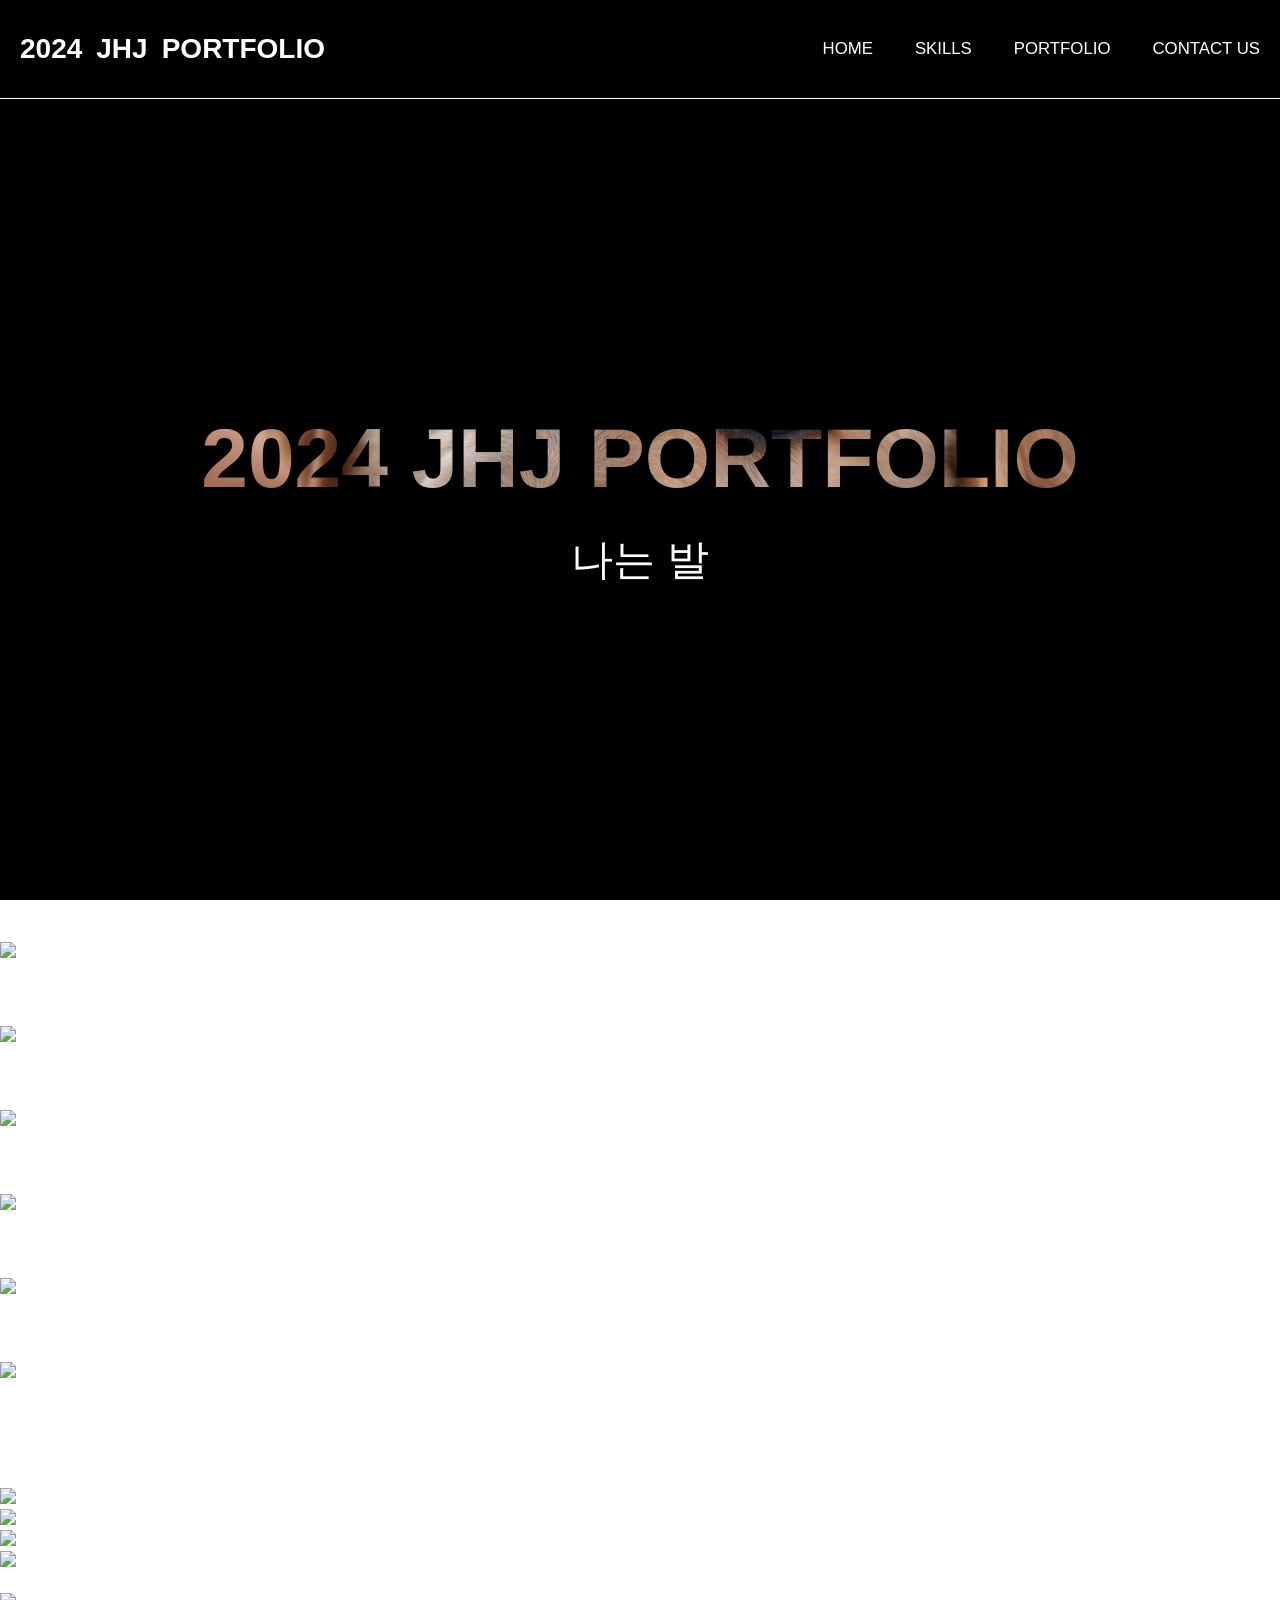
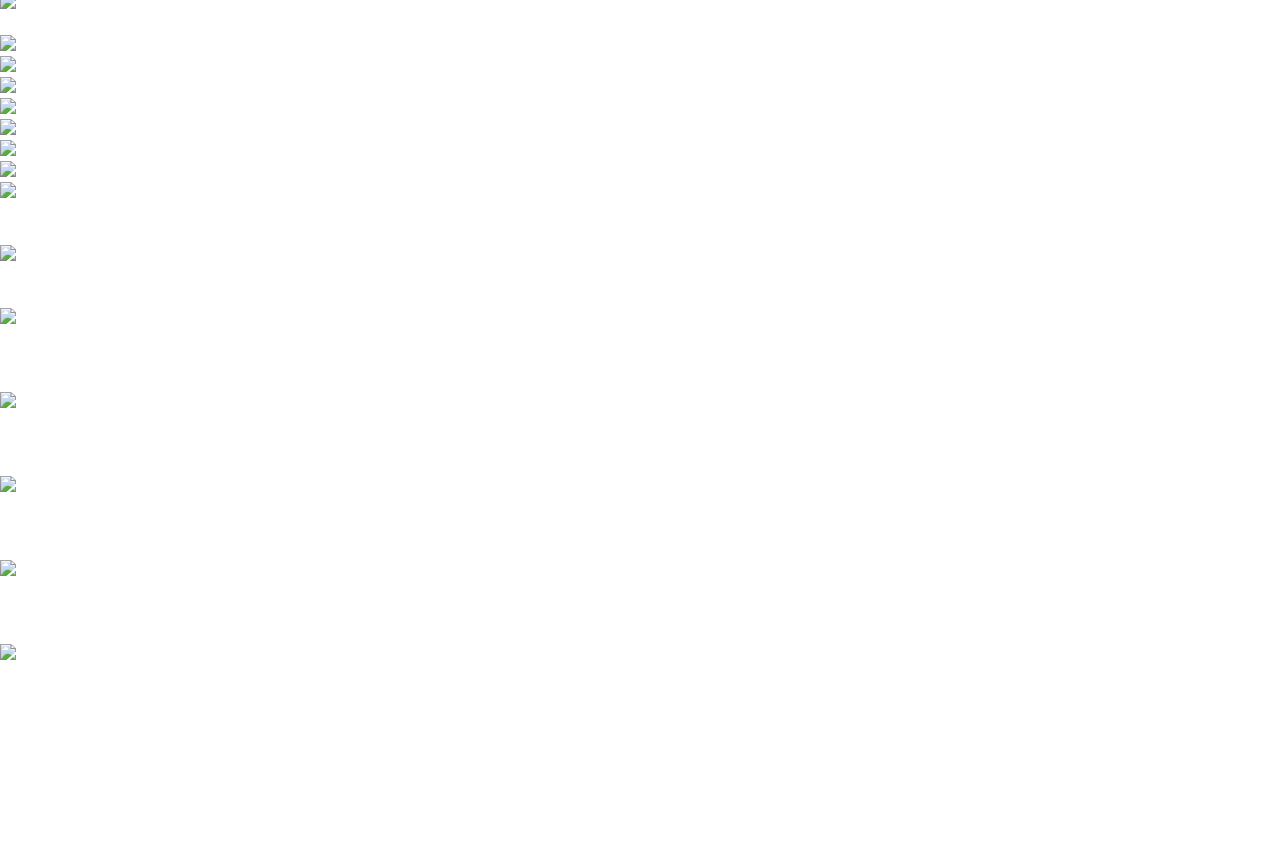
==== index.html @ d564a15d "Add files via upload" ====
<!DOCTYPE html>
<html lang="ko">
<head>
  <meta charset="UTF-8">
  <meta name="viewport" content="width=device-width, initial-scale=1.0">
  <link rel="stylesheet" href="./css/reset.css">

  <title>2024 JHJ PORTFOLIO</title>
  <style>
    @keyframes bounce1 {
      0%{transform:scale(1,1)}
      10%{transform:scale(0.9,1.1)}
      20%{transform:scale(1.1,0.9)}
      30%{transform:scale(0.95,1.05)}
      40%{transform:scale(1,1)}
    }
    @keyframes bounce2 {
      0%{transform:translateY(0)}
      25%{transform:translateY(-10px)}
      50%{transform:translateY(0)}
      75%{transform:translateY(-5px)}
      100%{transform:translateY(0)}
    }
    @keyframes item-show{
      0%{opacity:0;transform:scale(0) rotate(360deg)}
      100%{opacity:1;transform:scale(1) rotate(0deg)}
    }

    @import url('https://fonts.googleapis.com/css2?family=Noto+Sans+KR:wght@100;200;300;400;500;600;700;800;900&display=swap');
    @import url('https://fonts.googleapis.com/css2?family=Rubik+Doodle+Shadow&display=swap');
    :root{
      font-family:'Noto Sans KR',sans-serif;
      font-weight:500;
      font-size:14px;
      line-height:1.5;
      color:#fff;
      --main-color:#000;
      --sub-color:#fff;
      scroll-behavior: smooth;
    }
    #wrap{
      overflow:hidden;
    }
    #header{
      border-bottom:1px solid var(--sub-color);
      padding:2em 0;
      background:var(--main-color);
      color:var(--sub-color);
      position:relative;     
    }
    
    #header .container{
      width:1280px;
      margin:0 auto;
      padding:0 20px;
      display:grid;
      grid-template-columns:auto auto;
      justify-content:space-between;
      align-items:center;
    }
    #header h1{
      font-family:'Rubik Doodle Shadow','Noto Sans KR',sans-serif;
      font-weight:900;
      font-size:2.5em;
      animation: bounce1 1.4s infinite;
    }
    #header h1 span{
      padding-right:0.5em;
    }
    #header .btn-nav{
      display:none;
      width:2em;
      border:none;
      border-radius:0;
      background:transparent;
      fill:var(--sub-color);
      cursor:pointer;
    }
    #header .nav-close{
      display:none;
    }
    #header .main-nav{
      display:grid;
      grid-template-columns:auto auto auto auto;
      gap:4em;
      font-size:1.5em;
      text-transform:uppercase;
    }
    #header .main-nav li:hover{
      animation: bounce2 0.3s infinite;
    }    
    #home{
      background:#000;
    }
    #home .container{      
      height:calc(100vh - 109.5px);
      text-align:center;
      display:flex;
      flex-flow:column nowrap;
      justify-content:center;
    }
    #home h2{
      margin-bottom:20px;
      font-weight:700;
      font-size:8em;
      line-height:1.2;
      color:transparent;      
      background:url('./images/home-tit.jpg') no-repeat center;
      background-size:cover;
      background-clip:text;
    }
    #home p{
      width:100%;
      max-width:960px;
      margin:0 auto;
      font-size:3em;
    }

    @media (max-width:1280px){
      #header .container{
        width:100%;
      }
      #header h1{
        font-size:2em;
      }
      #header .main-nav{
        gap:2.5em;
        font-size:1.2em;
      }
      #home .container{      
        height:calc(100vh - 99px);       
      }
      #home h2{
        font-size:6em;
      }
    }

    @media (max-width:960px){
     
      #header.hide,#header.hide.active{        
        top:0;
      }
      #header .btn-nav{
        display:block;
      }
      #header .btn-nav span{
        display:none;
      }
      #header .btn-nav span.active{
        display:block;
      }
      #header nav{        
        position:absolute;
        left:0;
        right:0;
        top:100%;
        z-index:10000;
        border-top:1px solid var(--sub-color);
        border-radius:500px;
        padding:40px 20px;
        background:var(--main-color);
        /* display:none; */
        /* transform:translateX(-100%); */
        /* height:0; */
        /* overflow:hidden; */
        transform:scale(0) rotate(360deg); 
        opacity:0;       
        transition:0.3s;
      }
      #header nav.active{
        /* display:block; */
        /* transform:translateX(0); */
        /* height:291px; */
        /* padding-top:40px; */
        /* padding-bottom:40px; */
        border-radius:0;
        transform:scale(1) rotate(0);
        opacity:1;
      }
      #header .main-nav{
        grid-template-columns:auto;
      }      
      #home h2{
        font-size:4em;
      }
      #home p{
        font-size:2em;
      }
    }

    @media (max-width:560px){
      #header h1{
        font-size:1.6em;
      }
      #header h1 span:first-child{
        display:none;
      }
    }
  </style>
</head>
<body>
  <section id="wrap">
    <header id="header" class="">
      <div class="container">
        <h1><a href="./index.html"><span>2024</span><span>JHJ</span><span>PORTFOLIO</span></a></h1>
        <button class="btn-nav">
          <span class="nav-open active"><svg xmlns="http://www.w3.org/2000/svg" height="16" width="14" viewBox="0 0 448 512"><!--!Font Awesome Free 6.5.1 by @fontawesome - https://fontawesome.com License - https://fontawesome.com/license/free Copyright 2023 Fonticons, Inc.--><path d="M0 96C0 78.3 14.3 64 32 64H416c17.7 0 32 14.3 32 32s-14.3 32-32 32H32C14.3 128 0 113.7 0 96zM0 256c0-17.7 14.3-32 32-32H416c17.7 0 32 14.3 32 32s-14.3 32-32 32H32c-17.7 0-32-14.3-32-32zM448 416c0 17.7-14.3 32-32 32H32c-17.7 0-32-14.3-32-32s14.3-32 32-32H416c17.7 0 32 14.3 32 32z"/></svg></span>
          <span class="nav-close"><svg xmlns="http://www.w3.org/2000/svg" height="16" width="14" viewBox="0 0 384 512"><!--!Font Awesome Free 6.5.1 by @fontawesome - https://fontawesome.com License - https://fontawesome.com/license/free Copyright 2023 Fonticons, Inc.--><path d="M342.6 150.6c12.5-12.5 12.5-32.8 0-45.3s-32.8-12.5-45.3 0L192 210.7 86.6 105.4c-12.5-12.5-32.8-12.5-45.3 0s-12.5 32.8 0 45.3L146.7 256 41.4 361.4c-12.5 12.5-12.5 32.8 0 45.3s32.8 12.5 45.3 0L192 301.3 297.4 406.6c12.5 12.5 32.8 12.5 45.3 0s12.5-32.8 0-45.3L237.3 256 342.6 150.6z"/></svg></span>
        </button>
        <nav class="">
          <ul class="main-nav">
            <li><a href="#home">home</a></li>
            <li><a href="#skills">skills</a></li>
            <li><a href="#portfolio">portfolio</a></li>
            <li><a href="#contact">contact us</a></li>
          </ul>
        </nav>
      </div>
    </header>
    <section id="home">
      <div class="container">
        <h2>2024 JHJ PORTFOLIO</h2>
        <!-- <p id="home-txt"></p>     -->
        <p id="my-msg"></p>
      </div>
    </section>
    <section id="skills">
      <h2>SKILLS</h2>
      <ul>
        <li>
          <h3>HTML</h3>
          <img src="" alt="html">
          <p>Lorem ipsum dolor sit amet.</p>
          <p>성취율 : 90%</p>
        </li>
        <li>
          <h3>CSS</h3>
          <img src="" alt="CSS">
          <p>Lorem ipsum dolor sit amet consectetur adipisicing elit.</p>
          <p>성취율 : 95%</p>
        </li>
        <li>
          <h3>javaScript</h3>
          <img src="" alt="javaScript">
          <p>Lorem ipsum dolor sit amet consectetur adipisicing elit. Recusandae, dignissimos..</p>
          <p>성취율 : 80%</p>
        </li>
        <li>
          <h3>jQuery</h3>
          <img src="" alt="jQuery">
          <p>Lorem ipsum dolor sit amet consectetur adipisicing elit. Recusandae, dignissimos..</p>
          <p>성취율 : 90%</p>
        </li>
        <li>
          <h3>PhotoShop</h3>
          <img src="" alt="PhotoShop">
          <p>Lorem ipsum dolor sit amet consectetur adipisicing elit. Recusandae, dignissimos..</p>
          <p>성취율 : 80%</p>
        </li>
        <li>
          <h3>Illustrator</h3>
          <img src="" alt="Illustrator">
          <p>Lorem ipsum dolor sit amet consectetur adipisicing elit. Recusandae, dignissimos..</p>
          <p>성취율 : 70%</p>
        </li>
      </ul>
    </section>
    <section id="portfolio">
      <h2>PROTFOLIO</h2>
      <article class="art-design">
        <h3>DESIGN</h3>
        <div class="banner-design">
          <h4>BANNER DESIGN</h4>
          <ul>
            <li><img src="" alt="banner01"></li>
            <li><img src="" alt="banner02"></li>
            <li><img src="" alt="banner03"></li>
            <li><img src="" alt="banner04"></li>
          </ul>
        </div>
        <div class="icons-design">
          <h4>ICONS</h4>
          <img src="" alt="아이콘세트">
        </div>
        <div class="ci-design">
          <h4>CI</h4>
          <ul>
            <li><img src="" alt="삼성"></li>
            <li><img src="" alt="엘지"></li>
            <li><img src="" alt="할리스"></li>
            <li><img src="" alt="메가커피"></li>
            <li><img src="" alt="메가박스"></li>
            <li><img src="" alt="포트롤리오"></li>
            <li><img src="" alt="다나와여행사"></li>
            <li><img src="" alt="미래성형외과"></li>
          </ul>
        </div>
      </article>
      <article class="art-web-design">
        <h3>WEB DESIGN</h3>
        <div class="design-megabox">
          <h4>megabox</h4>
          <img src="" alt="메가박스 디자인">
          <p>Lorem ipsum dolor sit, amet consectetur adipisicing elit. Odit modi amet voluptatibus veritatis officiis exercitationem aspernatur, ad expedita similique voluptatum!</p>
        </div>
        <div class="design-myportfolio">
          <h4>myportfolio</h4>
          <img src="" alt="포트폴리오 디자인">
          <p>Lorem ipsum dolor sit, amet consectetur adipisicing elit. Odit modi amet voluptatibus veritatis officiis exercitationem aspernatur, ad expedita similique voluptatum!</p>
        </div>
      </article>
      <article class="art-web-publishing">
        <h3>WEB PUBLISHING</h3>
        <div class="publishing-kwangdong">
          <h4>광동제약</h4>
          <img src="" alt="광동제약">
          <p>Lorem ipsum dolor, sit amet consectetur adipisicing elit. Eos quibusdam delectus itaque assumenda temporibus quasi, omnis deserunt reprehenderit vero laboriosam molestiae nobis! Cupiditate sint tenetur rem aspernatur dolores repudiandae a.</p>
        </div>
        <div class="publishing-hollys">
          <h4>할리스</h4>
          <img src="" alt="할리스">
          <p>Lorem ipsum dolor, sit amet consectetur adipisicing elit. Eos quibusdam delectus itaque assumenda temporibus quasi, omnis deserunt reprehenderit vero laboriosam molestiae nobis! Cupiditate sint tenetur rem aspernatur dolores repudiandae a.</p>
        </div>
        <div class="publishing-megacoffee">
          <h4>메가커피</h4>
          <img src="" alt="메가커피">
          <p>Lorem ipsum dolor, sit amet consectetur adipisicing elit. Eos quibusdam delectus itaque assumenda temporibus quasi, omnis deserunt reprehenderit vero laboriosam molestiae nobis! Cupiditate sint tenetur rem aspernatur dolores repudiandae a.</p>
        </div>
        <div class="publishing-megabox">
          <h4>메가박스</h4>
          <img src="" alt="메가박스">
          <p>Lorem ipsum dolor, sit amet consectetur adipisicing elit. Eos quibusdam delectus itaque assumenda temporibus quasi, omnis deserunt reprehenderit vero laboriosam molestiae nobis! Cupiditate sint tenetur rem aspernatur dolores repudiandae a.</p>
        </div>
      </article>
    </section>
    <section id="contact">
      <h2>CONTACT</h2>
      <p>email : pam7461@naver.com</p>
      <p>address : Lorem ipsum dolor sit amet consectetur.</p>
      <ul>
        <li>트위터</li>
        <li>페이스북</li>
        <li>카카오톡</li>      
      </ul>

    </section>
    <footer id="footer">
      <address>홍길동</address>
    </footer>
  </section>
  <script src="./js/jquery.min.js"></script>
  <script src="https://unpkg.com/typed.js@2.1.0/dist/typed.umd.js"></script>
  <script>
    $('.btn-nav span').click(function(){
      $('.btn-nav span').toggleClass('active');
      $('nav').toggleClass('active');
    })
    
    // var typed = new Typed('#home-txt', {
    //   strings: [
    //     '나는 디자니',
    //     '나는 디자이너이다.',
    //     '나는 웹디자너 ',
    //     '나는 웹디자이너이다.',
    //     '나는 발전하는 웹디자이너 퍼블리셔이다.'
    //   ],
    //   typeSpeed:100,
    //   smartBackspace: true,
    // });

    let myMsg = '나는 발전하는 웹디자이너 & 퍼블리셔이다.';
    let insertMsg = '';                
    let startIdx = 0;

    let myMsgTyped = setInterval(function(){
      insertMsg += myMsg.substr(startIdx++,1);
      $('#my-msg').text(insertMsg);
      if(startIdx>=myMsg.length){
        startIdx=0;
        insertMsg='';
      }

    },300);

    // $('#my-msg').text('나는 발전하는 웹디자이너 & 퍼블리셔이다.');
  </script>
</body>
</html>
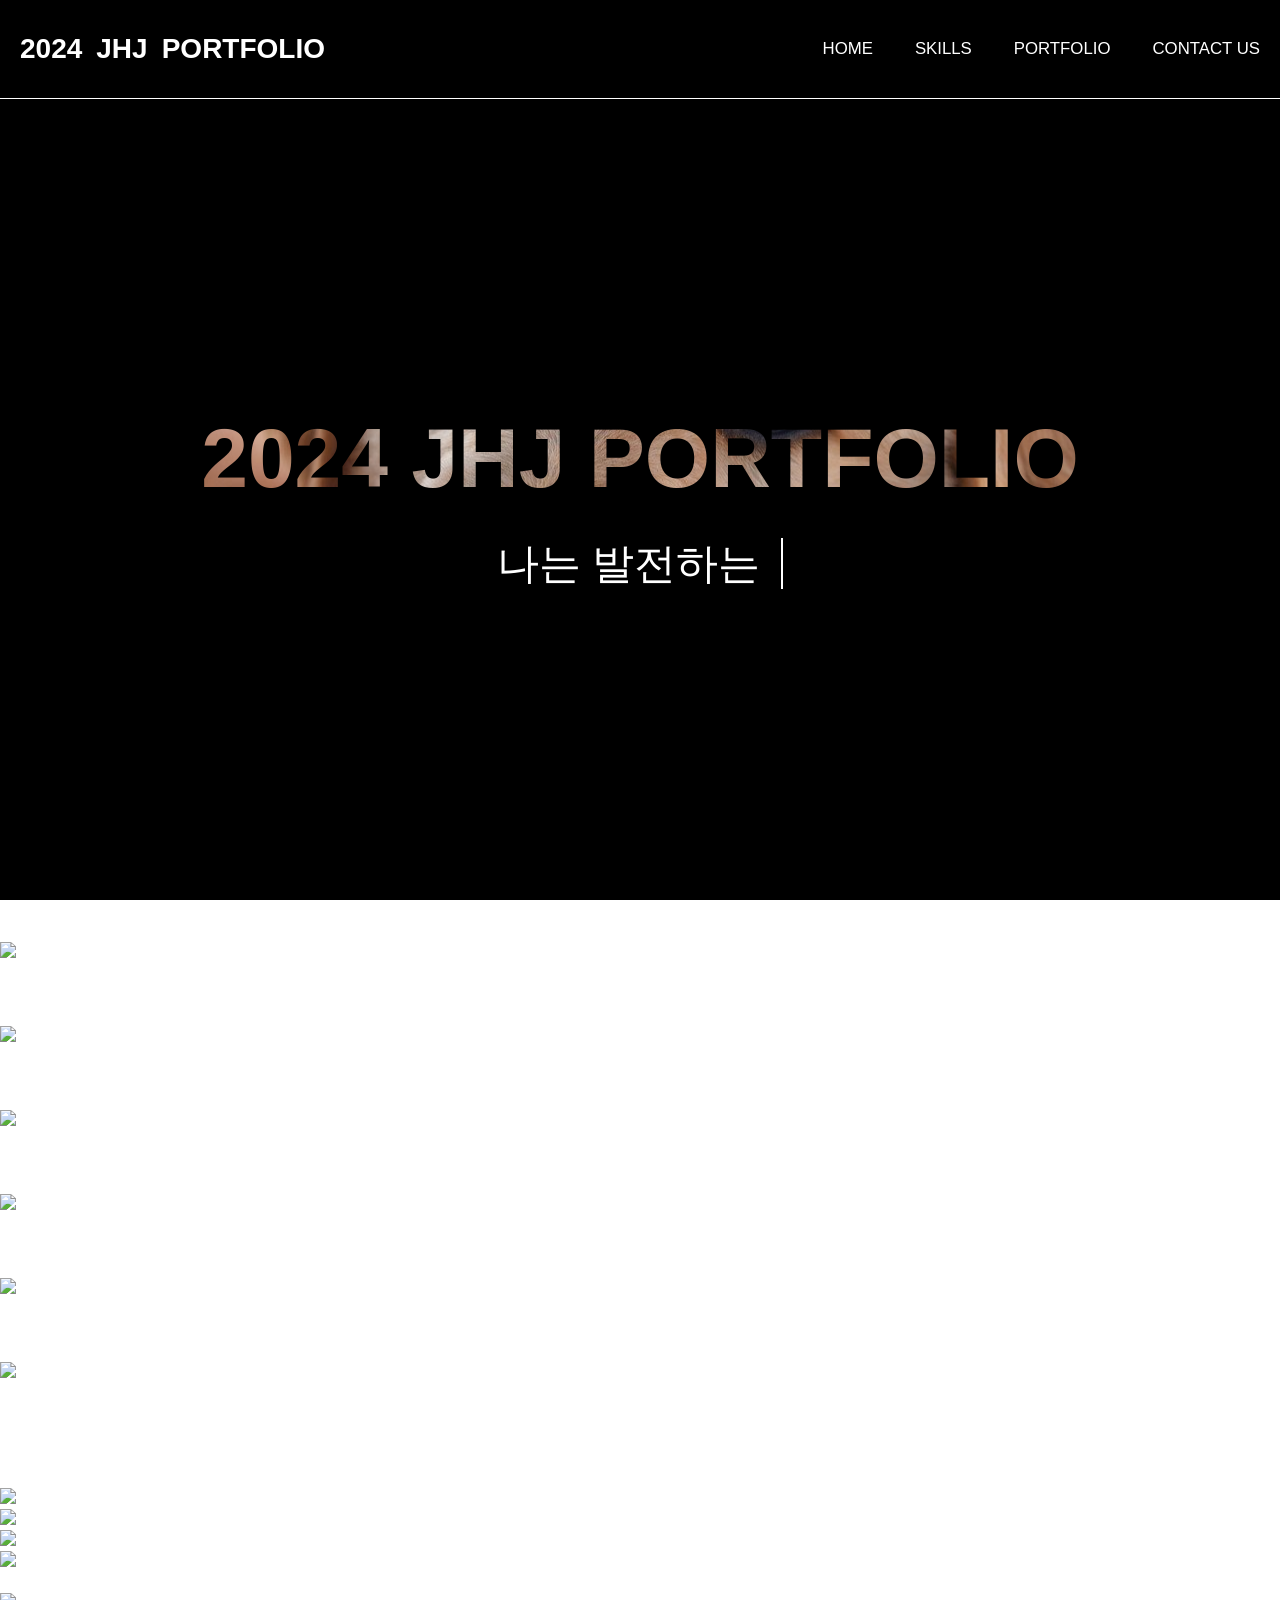
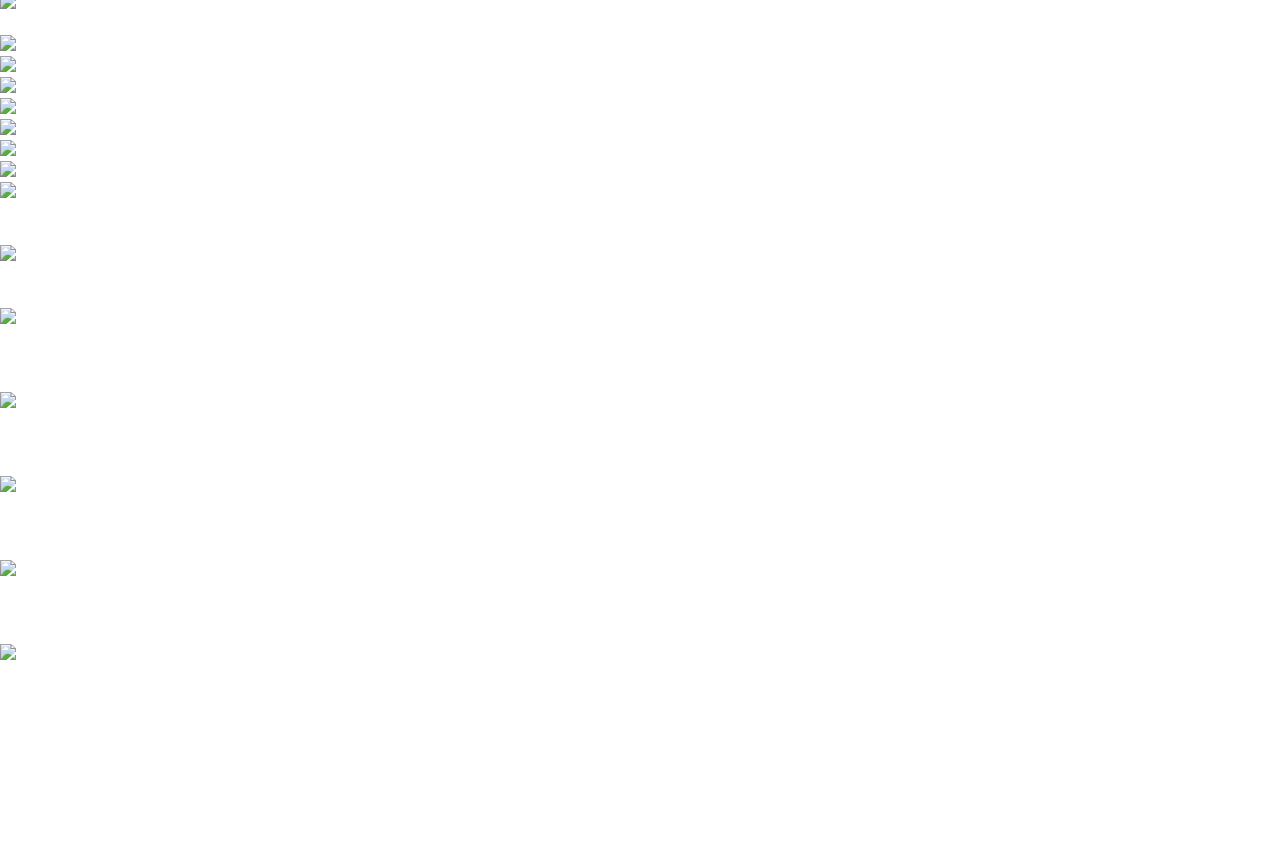
==== commit cfe2fca2: "Add files via upload" ====
--- a/index.html
+++ b/index.html
@@ -24,6 +24,12 @@
     @keyframes item-show{
       0%{opacity:0;transform:scale(0) rotate(360deg)}
       100%{opacity:1;transform:scale(1) rotate(0deg)}
+    }
+    @keyframes cursor {
+      0%{background:#fff;}
+      70%{background:#fff;}
+      71%{background:transparent;}      
+      100%{background:transparent;}
     }
 
     @import url('https://fonts.googleapis.com/css2?family=Noto+Sans+KR:wght@100;200;300;400;500;600;700;800;900&display=swap');
@@ -115,7 +121,16 @@
       margin:0 auto;
       font-size:3em;
     }
-
+    #home p::after{
+      content:'';
+      display:inline-block;
+      width:2px;
+      height:80%;
+      transform:translateY(10px);
+      margin-left:0.5em;
+      background:#fff;
+      animation: cursor 0.8s infinite;
+    }
     @media (max-width:1280px){
       #header .container{
         width:100%;
@@ -356,33 +371,42 @@
       $('nav').toggleClass('active');
     })
     
-    // var typed = new Typed('#home-txt', {
-    //   strings: [
-    //     '나는 디자니',
-    //     '나는 디자이너이다.',
-    //     '나는 웹디자너 ',
-    //     '나는 웹디자이너이다.',
-    //     '나는 발전하는 웹디자이너 퍼블리셔이다.'
-    //   ],
-    //   typeSpeed:100,
-    //   smartBackspace: true,
-    // });
-
+    let elMsg = document.getElementById('my-msg');
+    console.log(elMsg);
+    // -----------타이핑 택스트 ----------
     let myMsg = '나는 발전하는 웹디자이너 & 퍼블리셔이다.';
     let insertMsg = '';                
     let startIdx = 0;
-
-    let myMsgTyped = setInterval(function(){
-      insertMsg += myMsg.substr(startIdx++,1);
-      $('#my-msg').text(insertMsg);
-      if(startIdx>=myMsg.length){
-        startIdx=0;
-        insertMsg='';
-      }
-
-    },300);
-
-    // $('#my-msg').text('나는 발전하는 웹디자이너 & 퍼블리셔이다.');
+    // -------- 글자 타이핑 스피드(ms)------------
+    let typedTime = 200;
+
+    // --------- 스트링 반복 딜레이 ---------
+    let loopTime = (myMsg.length + 10) * typedTime;
+
+    fnTyped();
+    let looptyped = setInterval(fnTyped,loopTime);
+      
+    function fnTyped(){
+      let myMsgTyped = setInterval(function(){
+        insertMsg += myMsg.substr(startIdx++,1);
+        elMsg.innerText = insertMsg;
+        if(startIdx>=myMsg.length){
+          startIdx=0;
+          insertMsg='';
+          clearInterval(myMsgTyped);
+        }
+      },typedTime);
+    }
+
+
+    let loop = setInterval(tmp,100);
+    let cnt = 0;
+    function tmp(){
+      console.log(cnt++);
+      if(cnt>=10){
+        clearInterval(loop);
+      }
+    }
   </script>
 </body>
 </html>
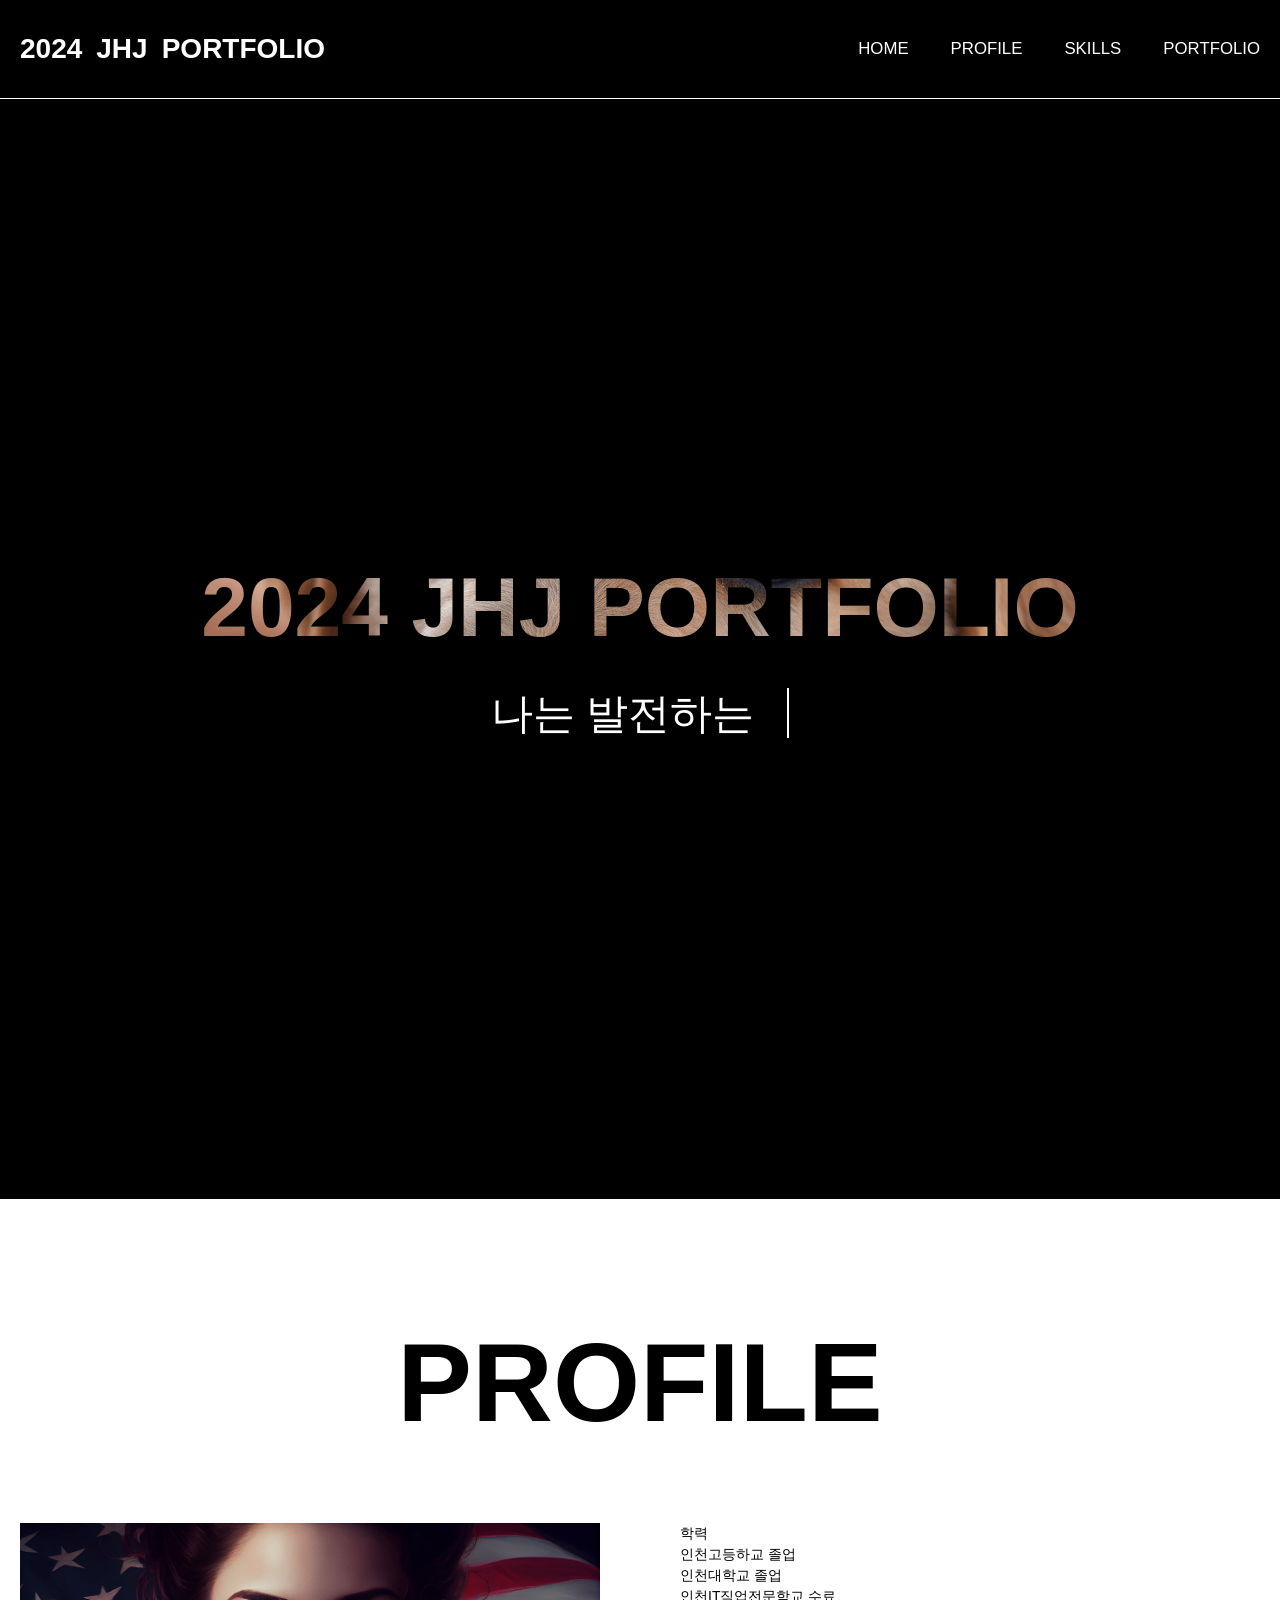
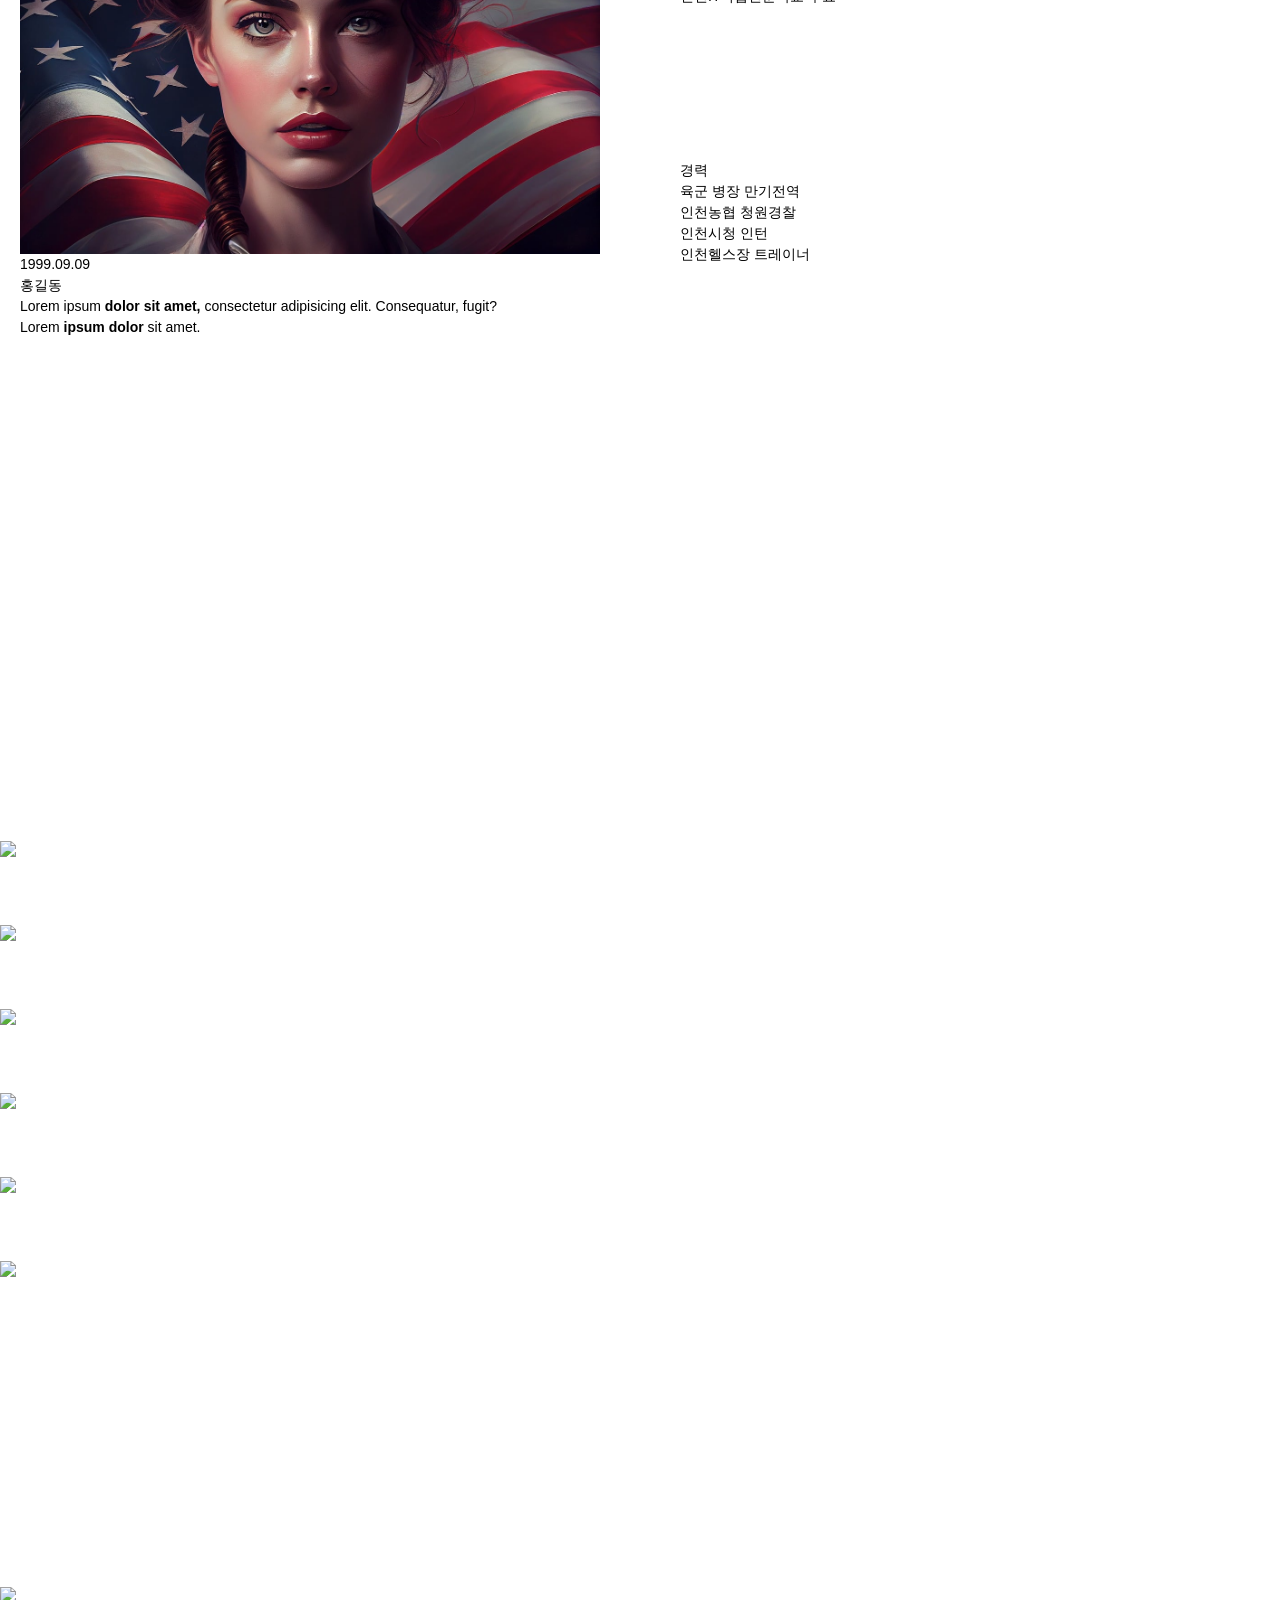
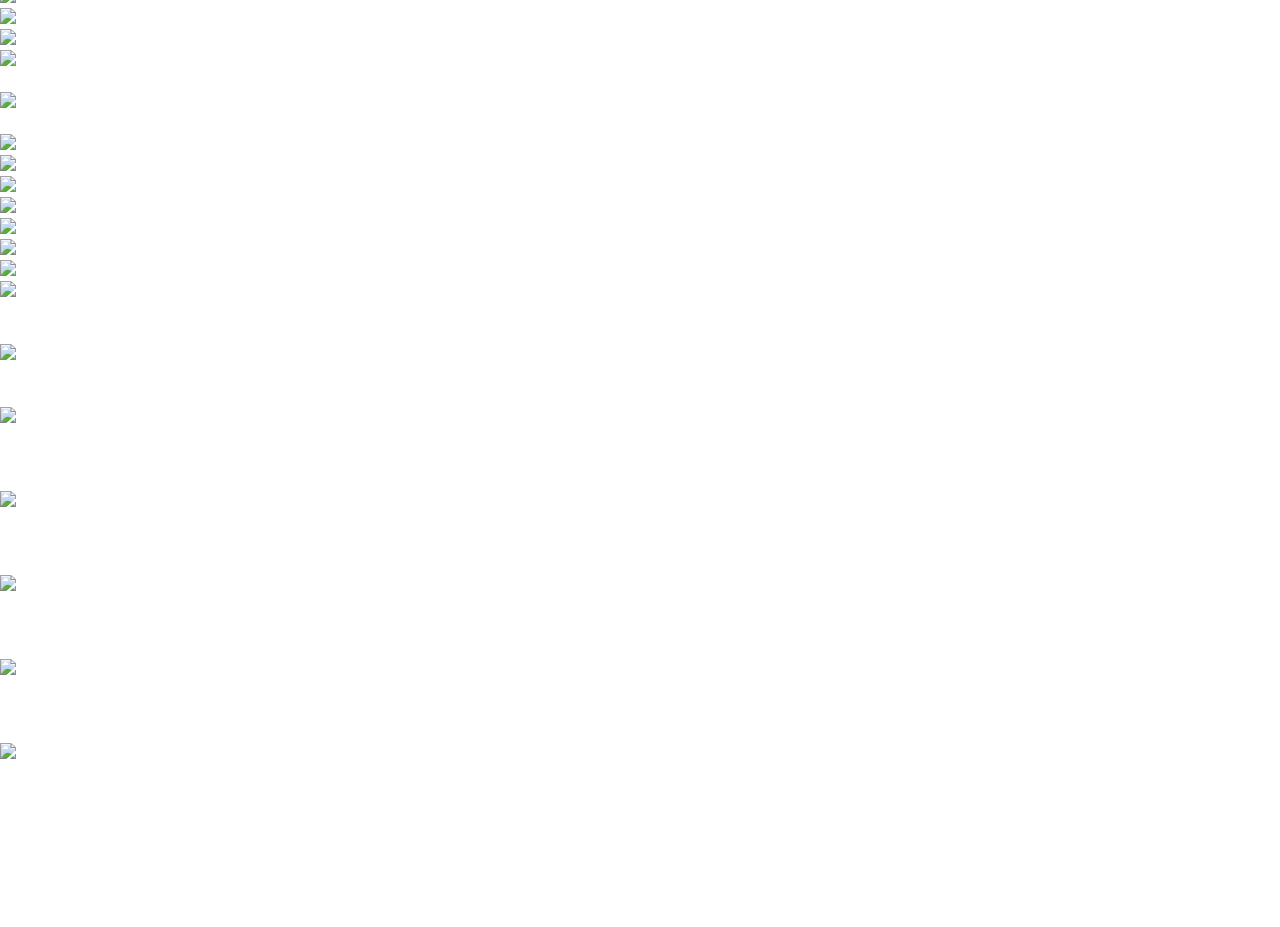
==== commit 1262467c: "Add files via upload" ====
--- a/index.html
+++ b/index.html
@@ -52,9 +52,19 @@
       padding:2em 0;
       background:var(--main-color);
       color:var(--sub-color);
-      position:relative;     
-    }
-    
+      position:relative;       
+    }
+    #header.hide{
+      position:fixed;
+      left:0;
+      right:0;
+      top:-120px;
+      z-index:10000;
+      transition:0.3s;
+    }
+    #header.hide.active{
+      top:0;
+    }
     #header .container{
       width:1280px;
       margin:0 auto;
@@ -67,7 +77,9 @@
     #header h1{
       font-family:'Rubik Doodle Shadow','Noto Sans KR',sans-serif;
       font-weight:900;
-      font-size:2.5em;
+      font-size:2.5em;      
+    }
+    #header.active h1{
       animation: bounce1 1.4s infinite;
     }
     #header h1 span{
@@ -94,10 +106,19 @@
     }
     #header .main-nav li:hover{
       animation: bounce2 0.3s infinite;
-    }    
+    }   
+    #wrap section{
+      padding:100px 0;
+    }
+    #wrap section .container{
+      height:100vh;
+    }
+
+
     #home{
       background:#000;
     }
+    
     #home .container{      
       height:calc(100vh - 109.5px);
       text-align:center;
@@ -114,6 +135,11 @@
       background:url('./images/home-tit.jpg') no-repeat center;
       background-size:cover;
       background-clip:text;
+      transform:translateX(-200%);
+      transition:0.8s 1s;
+    }
+    #home h2.active{
+      transform:translateX(0);
     }
     #home p{
       width:100%;
@@ -131,6 +157,31 @@
       background:#fff;
       animation: cursor 0.8s infinite;
     }
+    #profile{
+      background:#fff;
+      color:#000;
+    }
+    #profile .container{
+      width:100%;
+      max-width:1280px;
+      margin:0 auto;
+      padding:0 20px;
+    }
+    #profile h2{
+      margin-bottom:0.5em;
+      font-family:'Rubik Doodle Shadow','Noto Sans KR',sans-serif;
+      font-weight:900;
+      font-size:8em;
+      text-align:center;
+    }
+    #profile .grid-container{
+      display:grid;
+      grid-template-columns:1fr 1fr;
+      gap:80px;
+    }
+    #profile .profile01{
+      grid-area:1/1/3/2;
+    }
     @media (max-width:1280px){
       #header .container{
         width:100%;
@@ -150,11 +201,7 @@
       }
     }
 
-    @media (max-width:960px){
-     
-      #header.hide,#header.hide.active{        
-        top:0;
-      }
+    @media (max-width:960px){  
       #header .btn-nav{
         display:block;
       }
@@ -201,6 +248,9 @@
       #home p{
         font-size:2em;
       }
+      #profile h2{
+        font-size:6em;
+      }
     }
 
     @media (max-width:560px){
@@ -209,13 +259,16 @@
       }
       #header h1 span:first-child{
         display:none;
+      }
+      #profile h2{
+        font-size:4em;
       }
     }
   </style>
 </head>
 <body>
   <section id="wrap">
-    <header id="header" class="">
+    <header id="header">
       <div class="container">
         <h1><a href="./index.html"><span>2024</span><span>JHJ</span><span>PORTFOLIO</span></a></h1>
         <button class="btn-nav">
@@ -225,9 +278,9 @@
         <nav class="">
           <ul class="main-nav">
             <li><a href="#home">home</a></li>
+            <li><a href="#profile">profile</a></li>
             <li><a href="#skills">skills</a></li>
-            <li><a href="#portfolio">portfolio</a></li>
-            <li><a href="#contact">contact us</a></li>
+            <li><a href="#portfolio">portfolio</a></li>            
           </ul>
         </nav>
       </div>
@@ -237,6 +290,39 @@
         <h2>2024 JHJ PORTFOLIO</h2>
         <!-- <p id="home-txt"></p>     -->
         <p id="my-msg"></p>
+      </div>
+    </section>
+    <section id="profile">
+      <div class="container">
+        <h2>PROFILE</h2>
+        <div class="grid-container">
+          <div class="profile01">
+            <div class="img-box"><img src="./images/main-photo.jpg" alt="내사진"></div>
+            <div class="profile01-con">
+              <p class="date">1999.09.09</p>
+              <p class="name">홍길동</p>
+              <p>Lorem ipsum <strong>dolor sit amet,</strong> consectetur adipisicing elit. Consequatur, fugit?</p>
+              <p>Lorem <strong>ipsum dolor</strong> sit amet.</p>
+            </div>
+          </div>
+          <div class="profile02">
+            <h3>학력</h3>
+            <ul>
+              <li>인천고등하교 졸업</li>
+              <li>인천대학교 졸업</li>
+              <li>인천IT직업전문학교 수료</li>
+            </ul>
+          </div>
+          <div class="profile03">
+            <h3>경력</h3>
+            <ul>
+              <li>육군 병장 만기전역</li>
+              <li>인천농협 청원경찰</li>
+              <li>인천시청 인턴</li>
+              <li>인천헬스장 트레이너</li>
+            </ul>
+          </div>
+        </div>
       </div>
     </section>
     <section id="skills">
@@ -347,18 +433,7 @@
           <p>Lorem ipsum dolor, sit amet consectetur adipisicing elit. Eos quibusdam delectus itaque assumenda temporibus quasi, omnis deserunt reprehenderit vero laboriosam molestiae nobis! Cupiditate sint tenetur rem aspernatur dolores repudiandae a.</p>
         </div>
       </article>
-    </section>
-    <section id="contact">
-      <h2>CONTACT</h2>
-      <p>email : pam7461@naver.com</p>
-      <p>address : Lorem ipsum dolor sit amet consectetur.</p>
-      <ul>
-        <li>트위터</li>
-        <li>페이스북</li>
-        <li>카카오톡</li>      
-      </ul>
-
-    </section>
+    </section>    
     <footer id="footer">
       <address>홍길동</address>
     </footer>
@@ -366,13 +441,32 @@
   <script src="./js/jquery.min.js"></script>
   <script src="https://unpkg.com/typed.js@2.1.0/dist/typed.umd.js"></script>
   <script>
+    $('#home h2').addClass('active');    
     $('.btn-nav span').click(function(){
       $('.btn-nav span').toggleClass('active');
       $('nav').toggleClass('active');
     })
     
-    let elMsg = document.getElementById('my-msg');
-    console.log(elMsg);
+    // 스크롤 이벤트
+    $(window).scroll(function(){
+      let scrTop = $(this).scrollTop();
+      if(scrTop>=0 && scrTop<200){
+        // 200미만
+        $('#header').removeAttr('class');
+      }else if(scrTop>=200 && scrTop<400){
+        // 400미만
+        $('#header').addClass('hide');
+        $('#header').removeClass('active');
+      }else if(scrTop>=400){
+        // 400이상
+        $('#header').addClass('hide');
+        $('#header').addClass('active');
+      }
+    })
+
+    
+
+    let elMsg = document.getElementById('my-msg');    
     // -----------타이핑 택스트 ----------
     let myMsg = '나는 발전하는 웹디자이너 & 퍼블리셔이다.';
     let insertMsg = '';                
@@ -399,14 +493,7 @@
     }
 
 
-    let loop = setInterval(tmp,100);
-    let cnt = 0;
-    function tmp(){
-      console.log(cnt++);
-      if(cnt>=10){
-        clearInterval(loop);
-      }
-    }
+    
   </script>
 </body>
 </html>
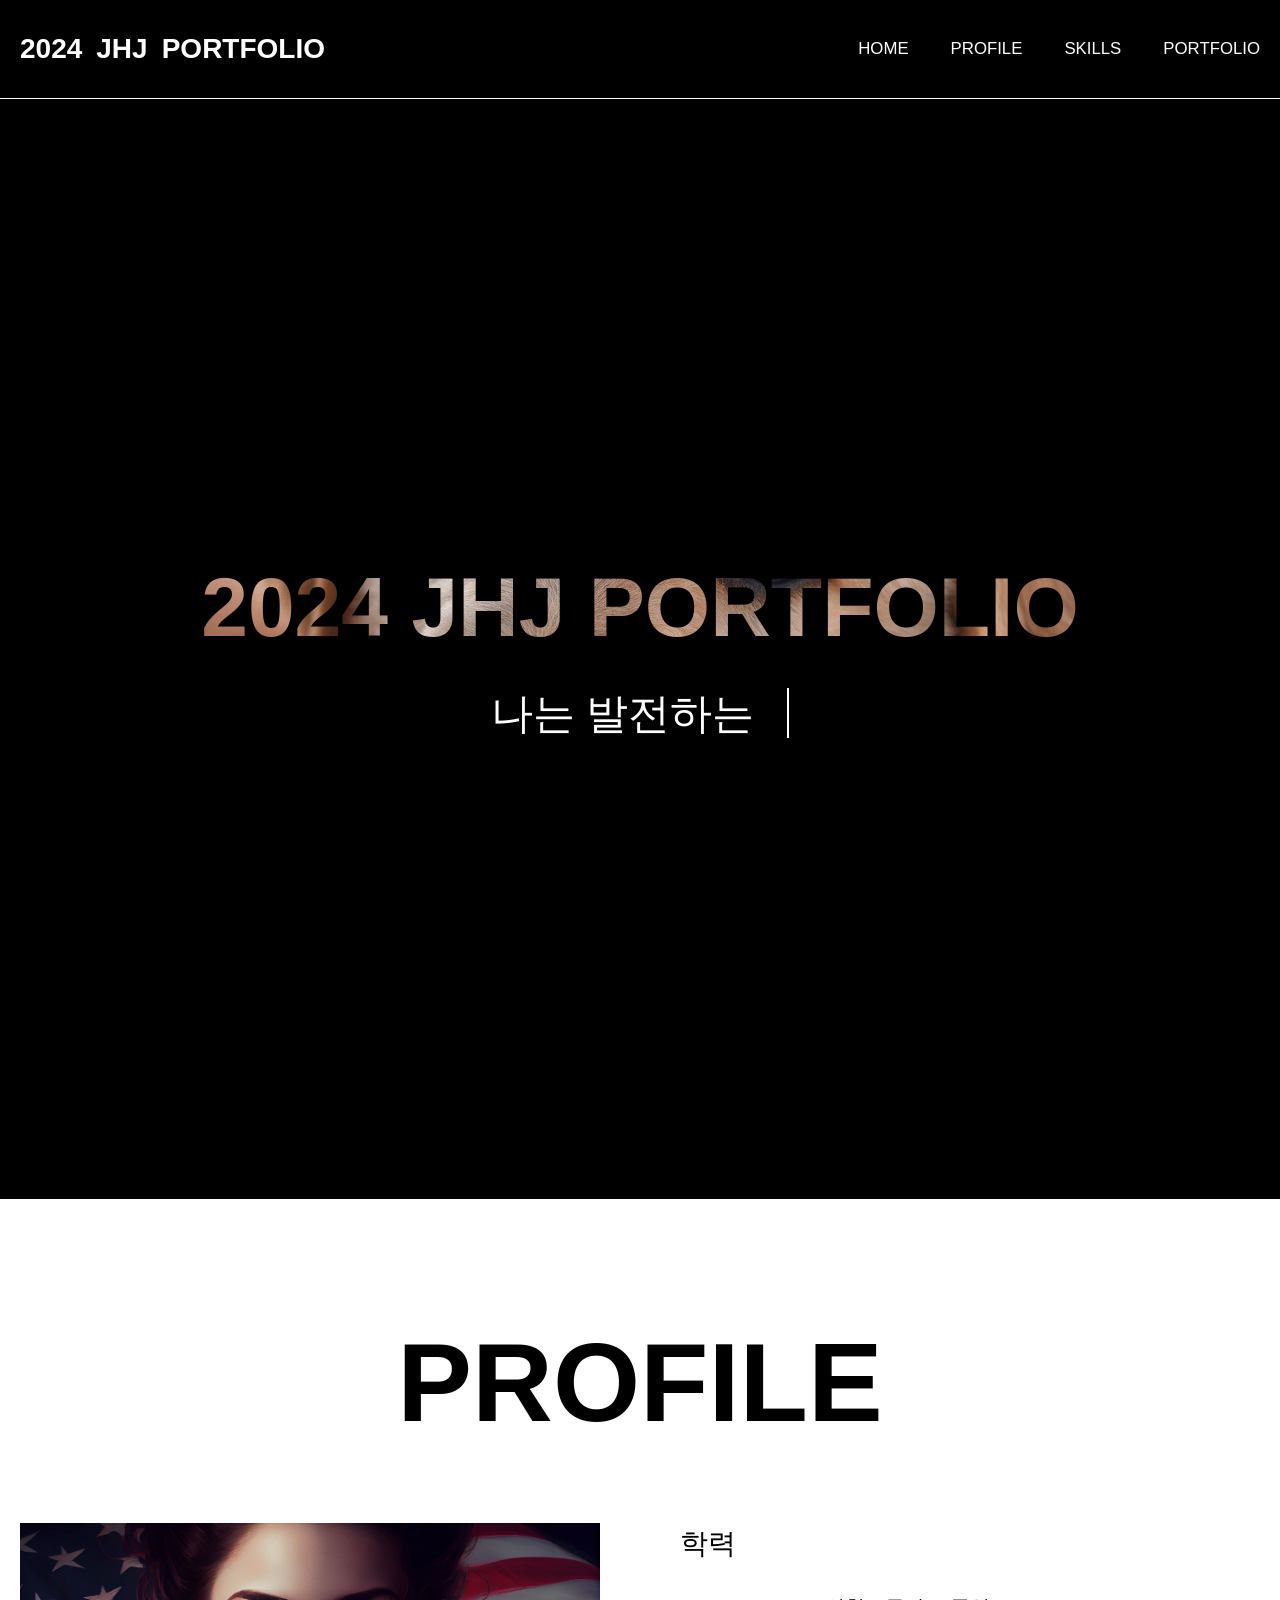
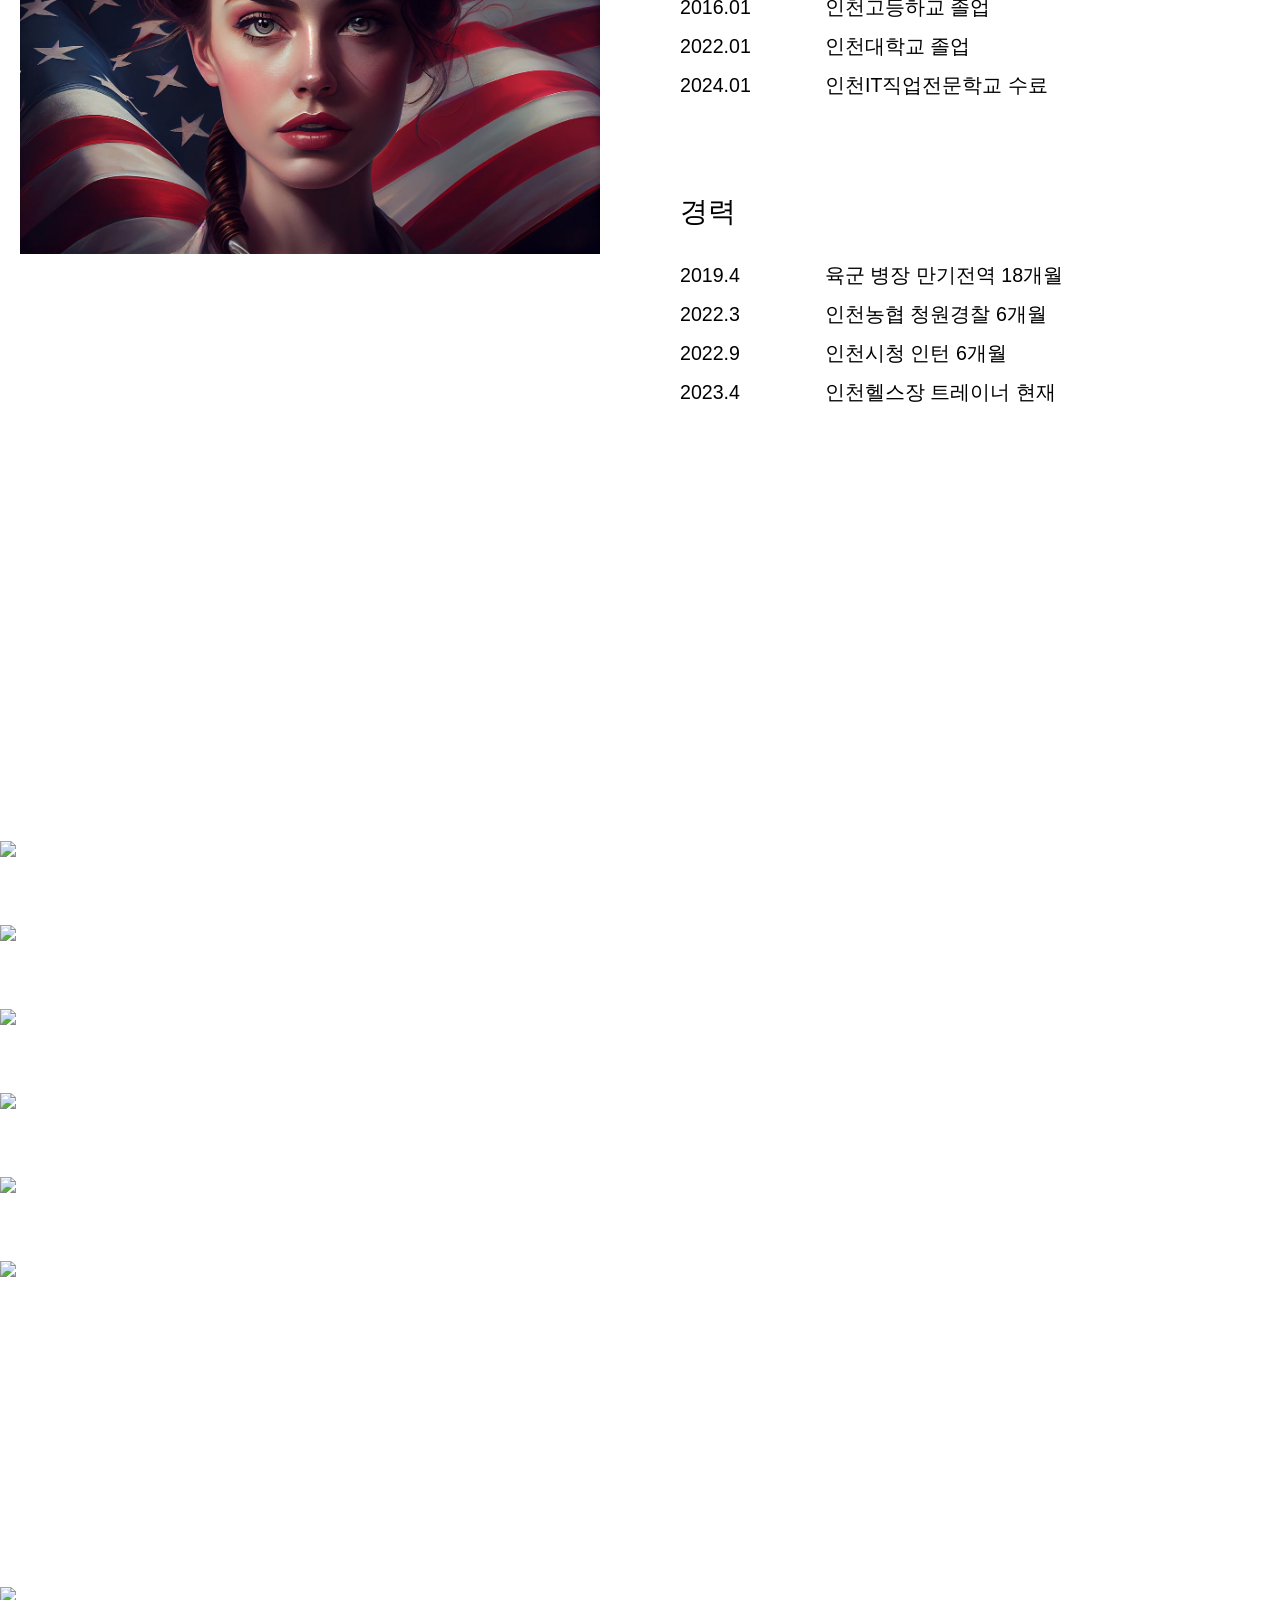
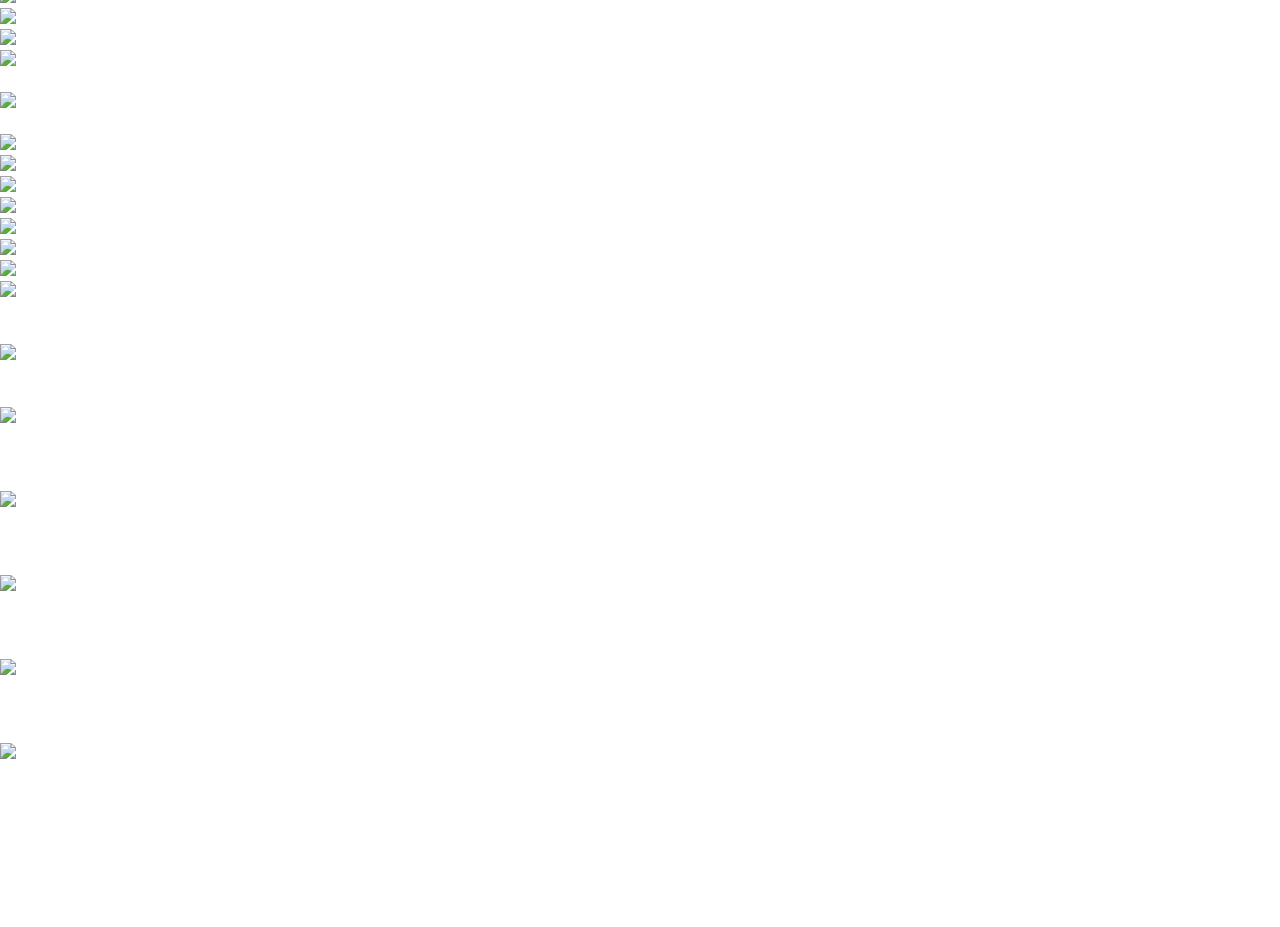
==== commit f9255e3f: "Add files via upload" ====
--- a/index.html
+++ b/index.html
@@ -176,12 +176,55 @@
     }
     #profile .grid-container{
       display:grid;
-      grid-template-columns:1fr 1fr;
+      grid-template-columns:1fr 1fr;      
       gap:80px;
+      /* perspective:1000px; */
     }
     #profile .profile01{
       grid-area:1/1/3/2;
     }
+
+    #profile .pro-tit{
+      margin-bottom:1em;
+      font-size:2em;
+    }
+    #profile .pro-list li{
+      display:grid;
+      grid-template-columns:1fr 3fr;
+      margin:0.5em 0;
+      font-size:1.4em;
+    }
+    #profile .card-frame{
+      perspective:1000px;
+    }
+    #profile .card{
+      display:grid; 
+      transition:0.3s; 
+      transform-style:preserve-3d;    
+    }
+    #profile .card-frame:hover .card{
+      transform:rotateY(180deg);
+    }
+    #profile .card-front,#profile .card-back{
+      grid-area: 1/1/2/2;
+      backface-visibility:hidden;
+    }
+    #profile .card-back{
+      transform:rotateY(180deg);
+      padding:20px;
+      background:#000;
+      font-size:1.2em;
+      color:#fff;
+    }
+    #profile .card-back .date{
+      font-size:1.6em;
+      text-align:center;
+    }
+    #profile .card-back .name{
+      font-weight:100;
+      font-size:2em;
+    }
+    
     @media (max-width:1280px){
       #header .container{
         width:100%;
@@ -250,6 +293,13 @@
       }
       #profile h2{
         font-size:6em;
+      }
+      #profile .grid-container{      
+        grid-template-columns:1fr;      
+        gap:40px;
+      }
+      #profile .profile01{
+        grid-area:unset;
       }
     }
 
@@ -296,30 +346,32 @@
       <div class="container">
         <h2>PROFILE</h2>
         <div class="grid-container">
-          <div class="profile01">
-            <div class="img-box"><img src="./images/main-photo.jpg" alt="내사진"></div>
-            <div class="profile01-con">
-              <p class="date">1999.09.09</p>
-              <p class="name">홍길동</p>
-              <p>Lorem ipsum <strong>dolor sit amet,</strong> consectetur adipisicing elit. Consequatur, fugit?</p>
-              <p>Lorem <strong>ipsum dolor</strong> sit amet.</p>
+          <div class="profile01 card-frame">
+            <div class="card">
+              <div class="img-box card-front"><img src="./images/main-photo.jpg" alt="내사진"></div>
+              <div class="profile01-con card-back">
+                <p class="date">1999.09.09</p>
+                <p class="name">홍길동</p>
+                <p>Lorem ipsum <strong>dolor sit amet,</strong> consectetur adipisicing elit. Consequatur, fugit?</p>
+                <p>Lorem <strong>ipsum dolor</strong> sit amet.</p>
+              </div>
             </div>
           </div>
           <div class="profile02">
-            <h3>학력</h3>
-            <ul>
-              <li>인천고등하교 졸업</li>
-              <li>인천대학교 졸업</li>
-              <li>인천IT직업전문학교 수료</li>
+            <h3 class="pro-tit">학력</h3>
+            <ul class="pro-list">
+              <li><span>2016.01</span><span>인천고등하교 졸업</span></li>
+              <li><span>2022.01</span><span>인천대학교 졸업</span></li>
+              <li><span>2024.01</span><span>인천IT직업전문학교 수료</span></li>
             </ul>
           </div>
           <div class="profile03">
-            <h3>경력</h3>
-            <ul>
-              <li>육군 병장 만기전역</li>
-              <li>인천농협 청원경찰</li>
-              <li>인천시청 인턴</li>
-              <li>인천헬스장 트레이너</li>
+            <h3 class="pro-tit">경력</h3>
+            <ul class="pro-list">
+              <li><span>2019.4</span><span>육군 병장 만기전역 18개월</span></li>
+              <li><span>2022.3</span><span>인천농협 청원경찰 6개월</span></li>
+              <li><span>2022.9</span><span>인천시청 인턴 6개월</span></li>
+              <li><span>2023.4</span><span>인천헬스장 트레이너 현재</span></li>
             </ul>
           </div>
         </div>
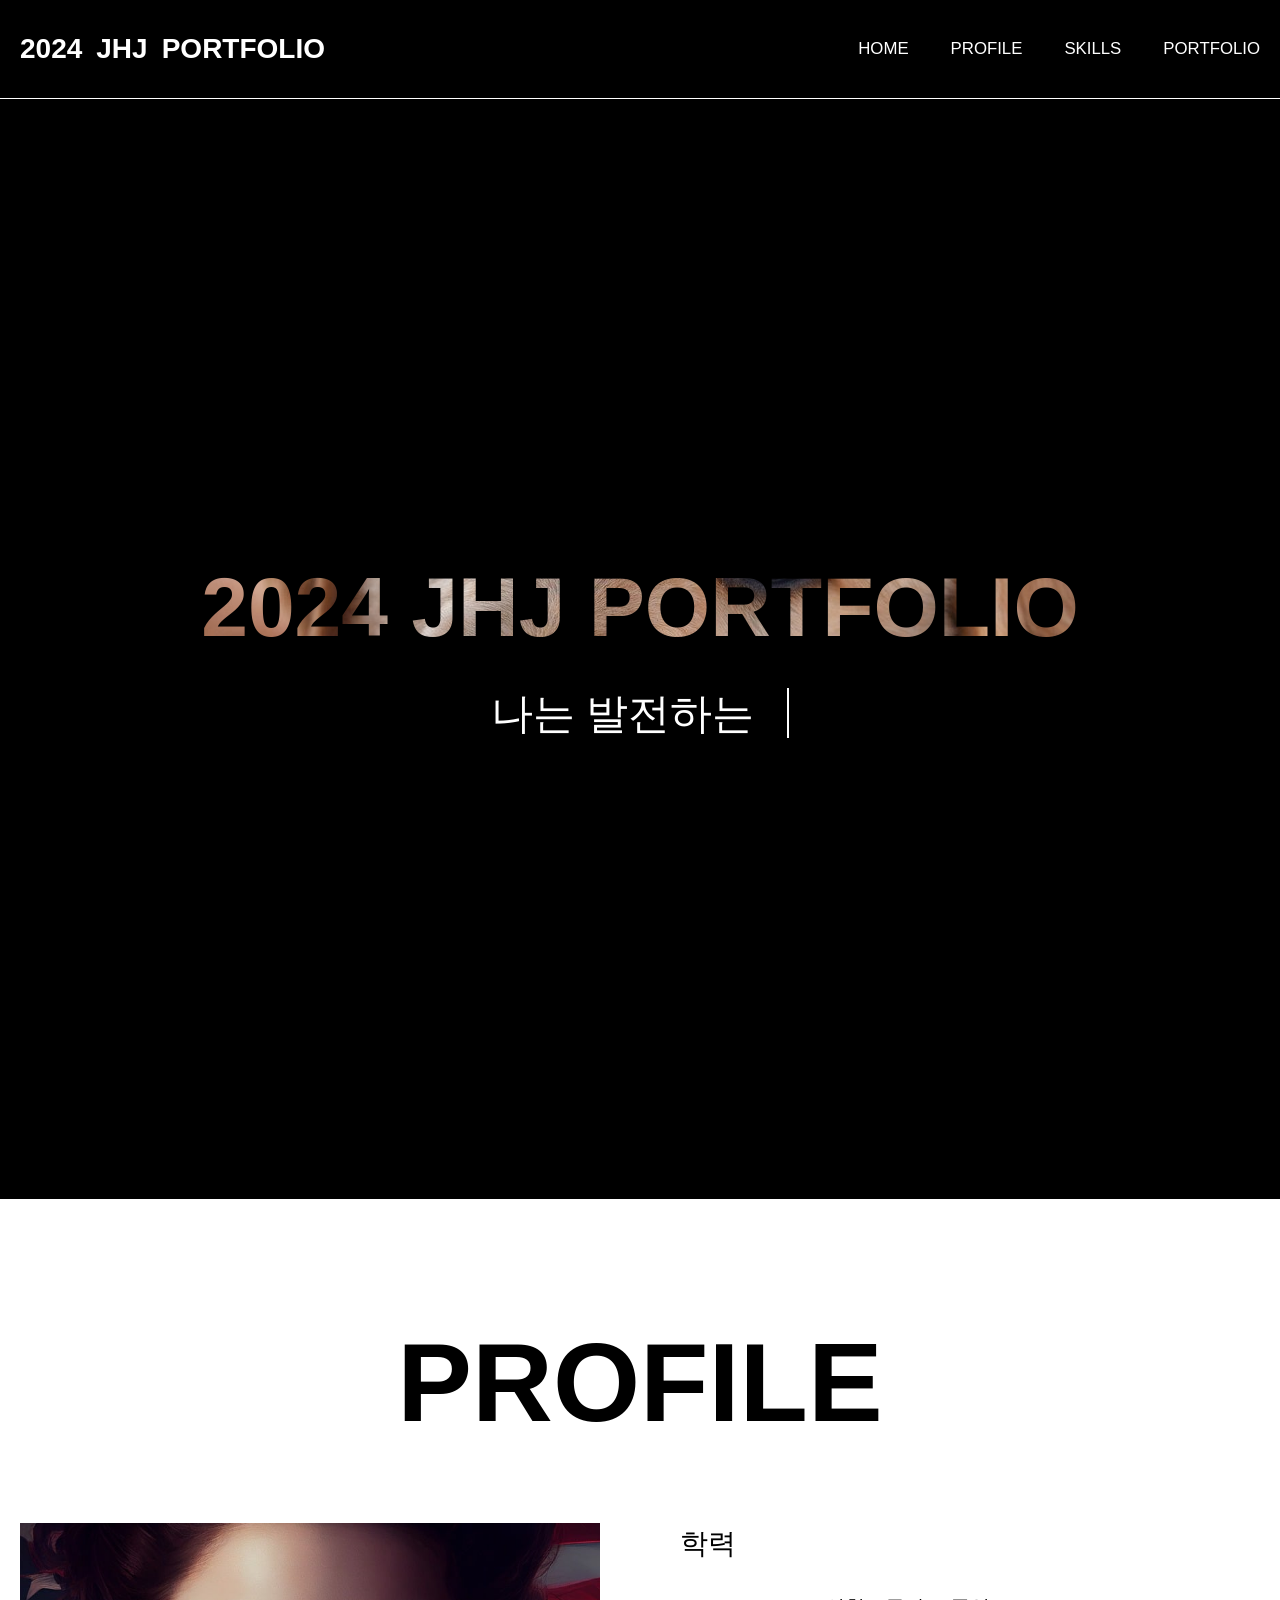
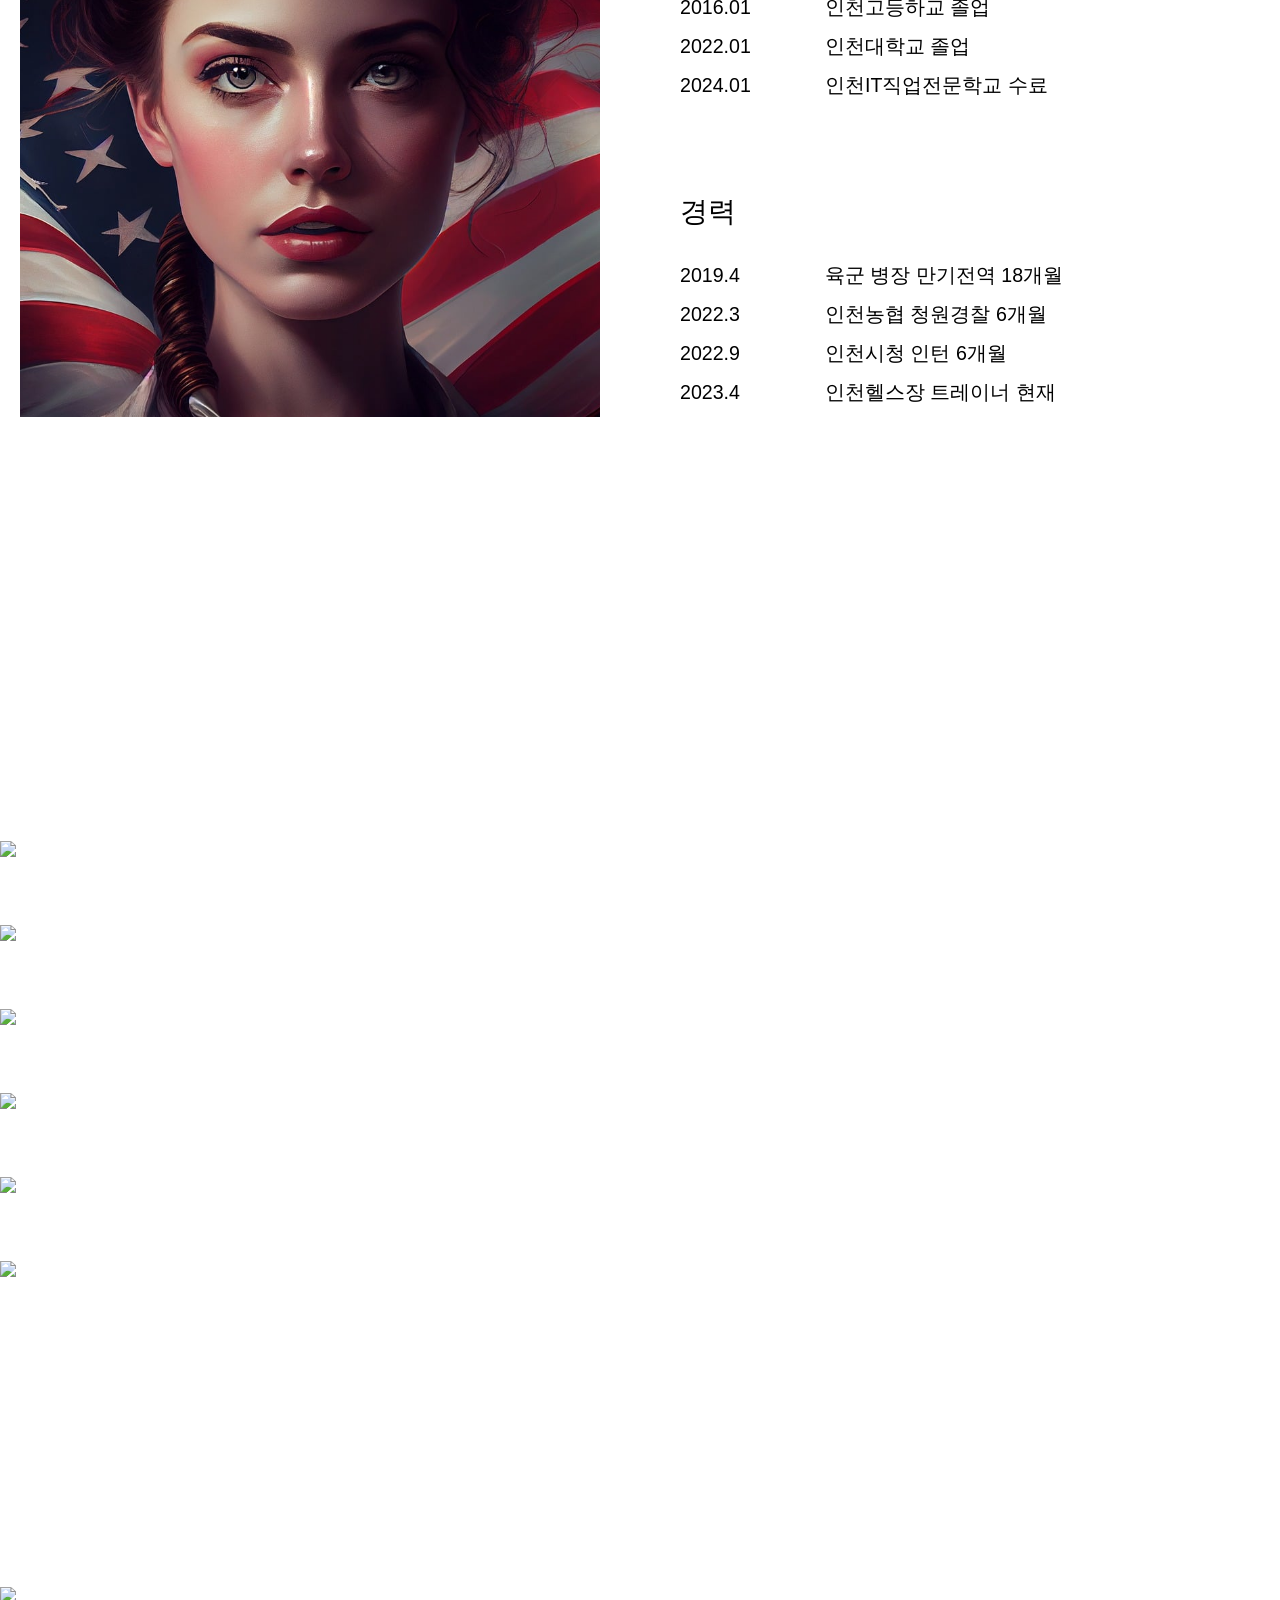
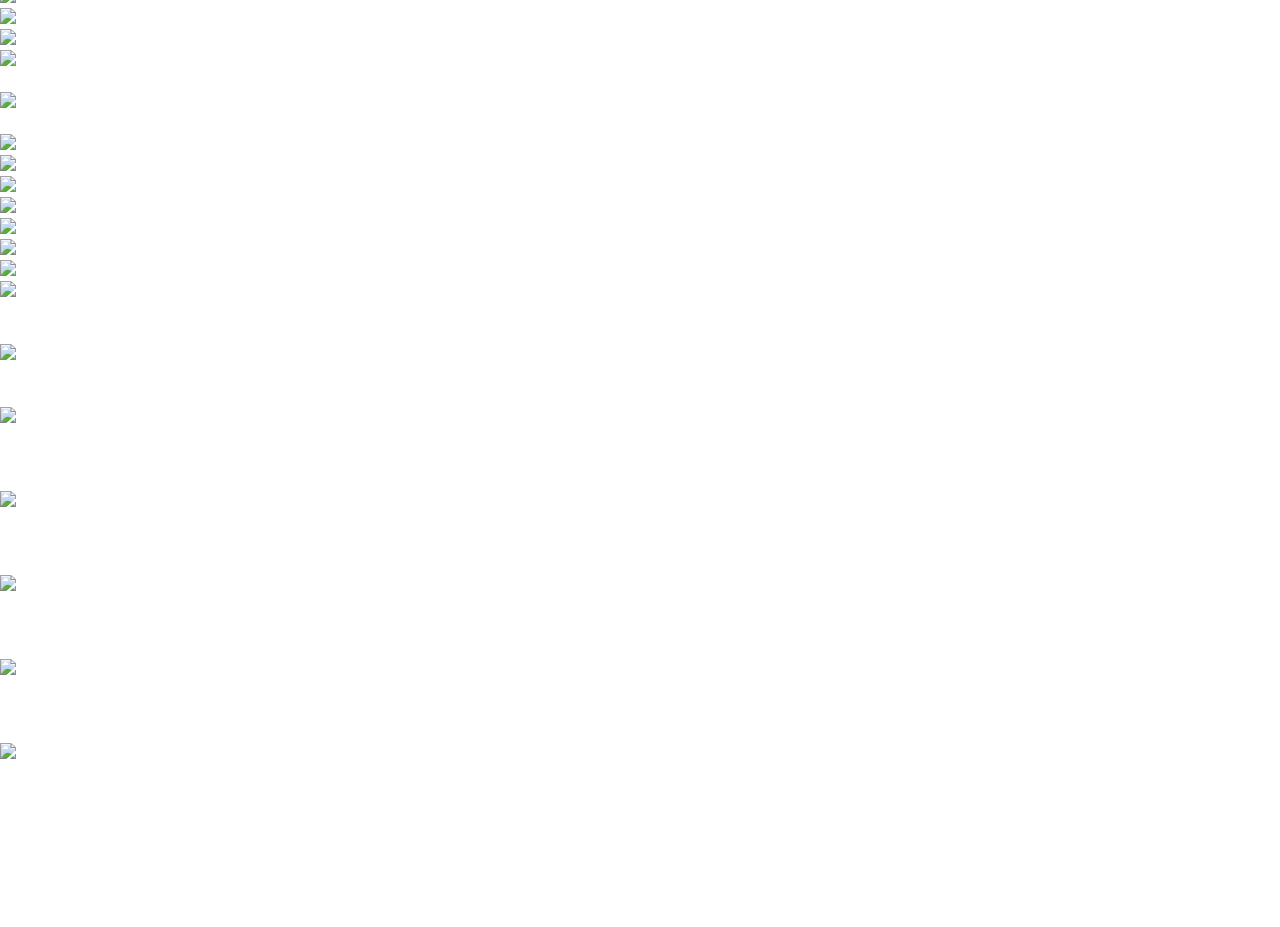
==== commit 4588ab93: "Add files via upload" ====
--- a/index.html
+++ b/index.html
@@ -208,6 +208,13 @@
     #profile .card-front,#profile .card-back{
       grid-area: 1/1/2/2;
       backface-visibility:hidden;
+    }
+    #profile .card{
+      height:100%;
+    }
+    #profile .card-front img{
+      height:100%;
+      object-fit:cover;
     }
     #profile .card-back{
       transform:rotateY(180deg);
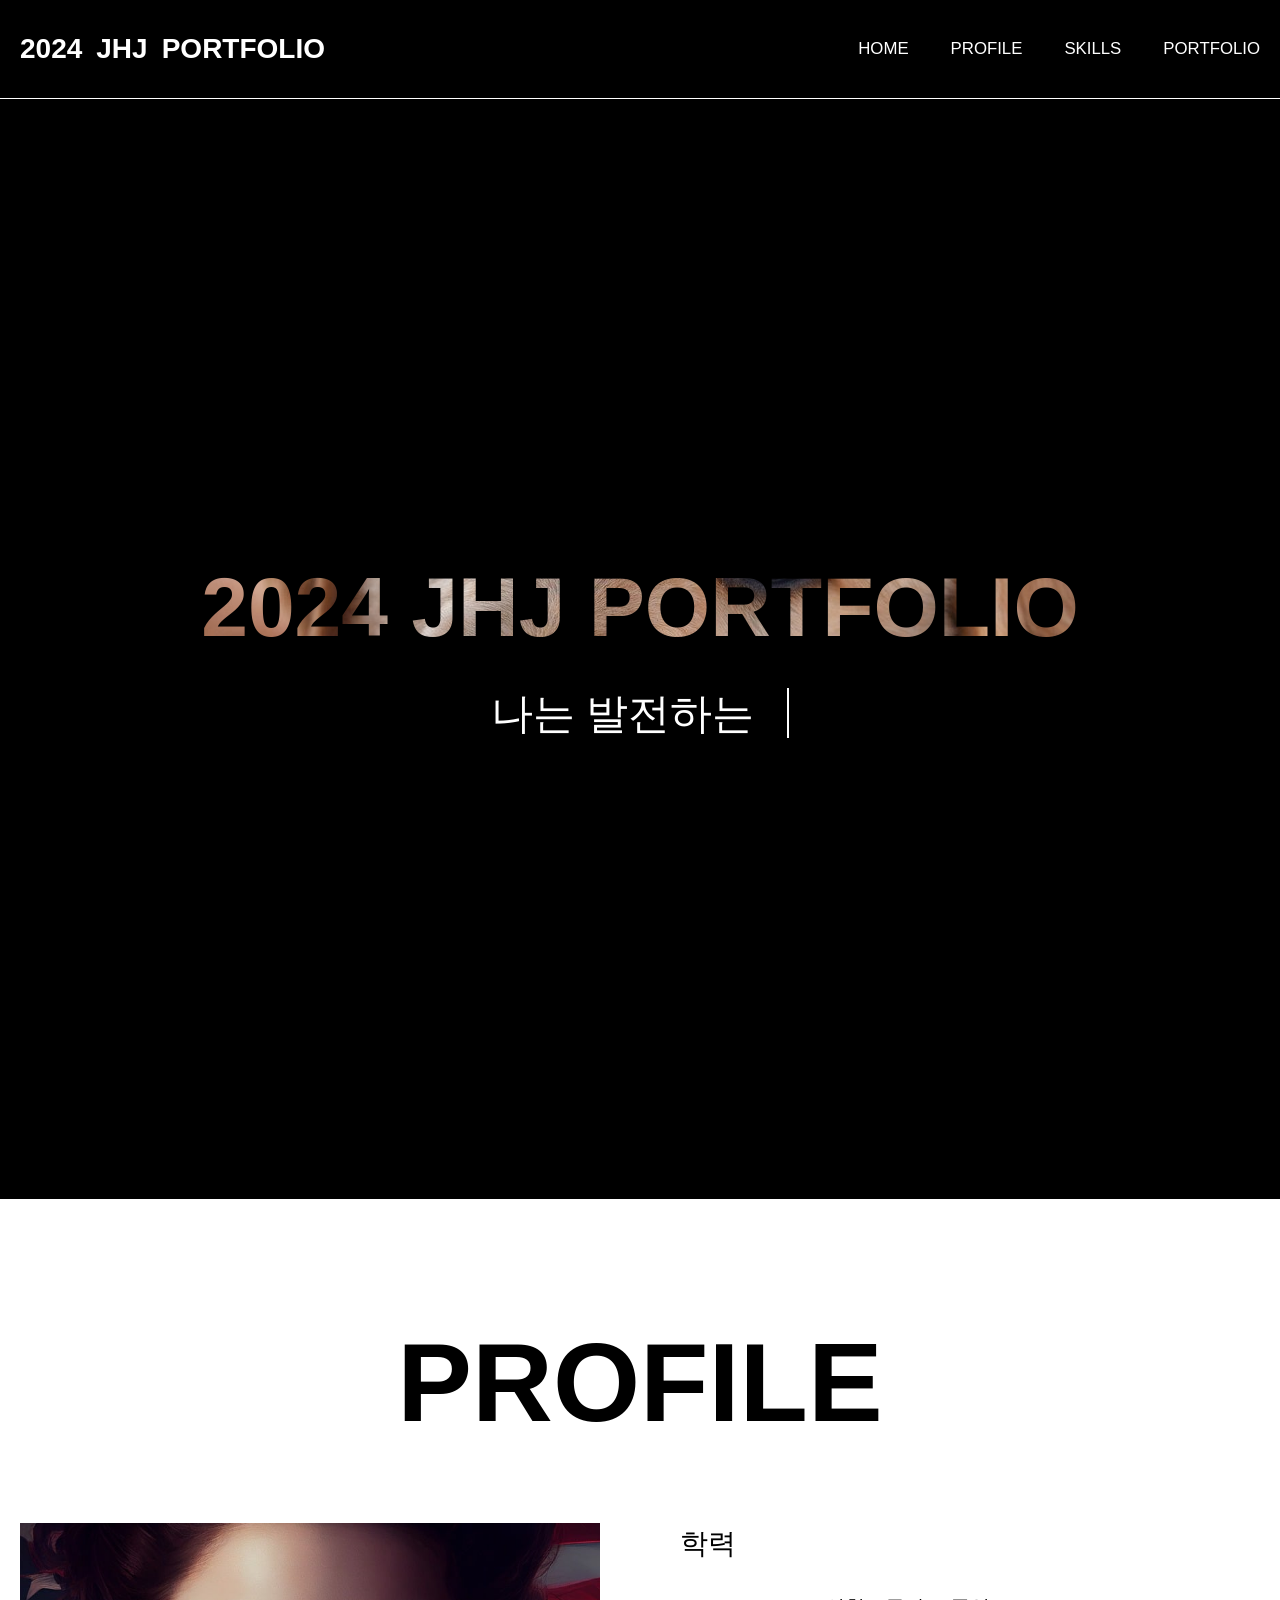
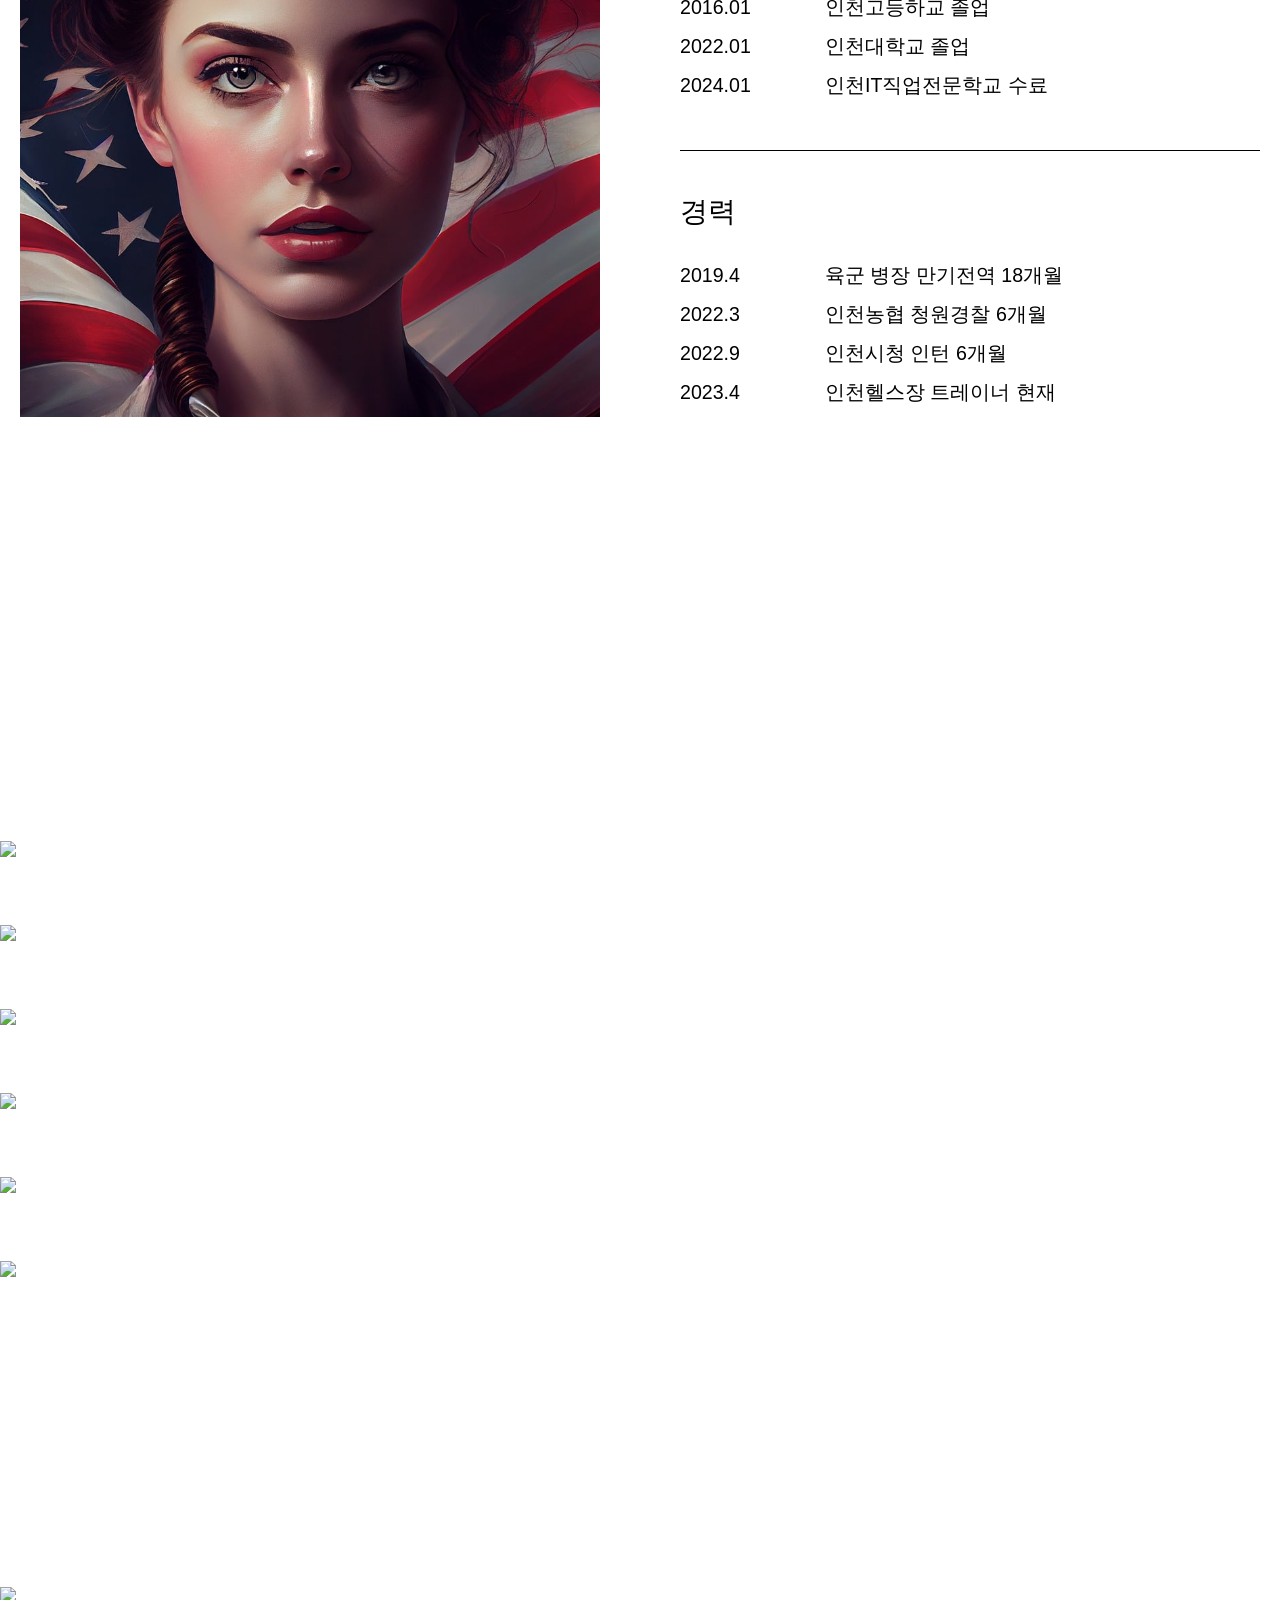
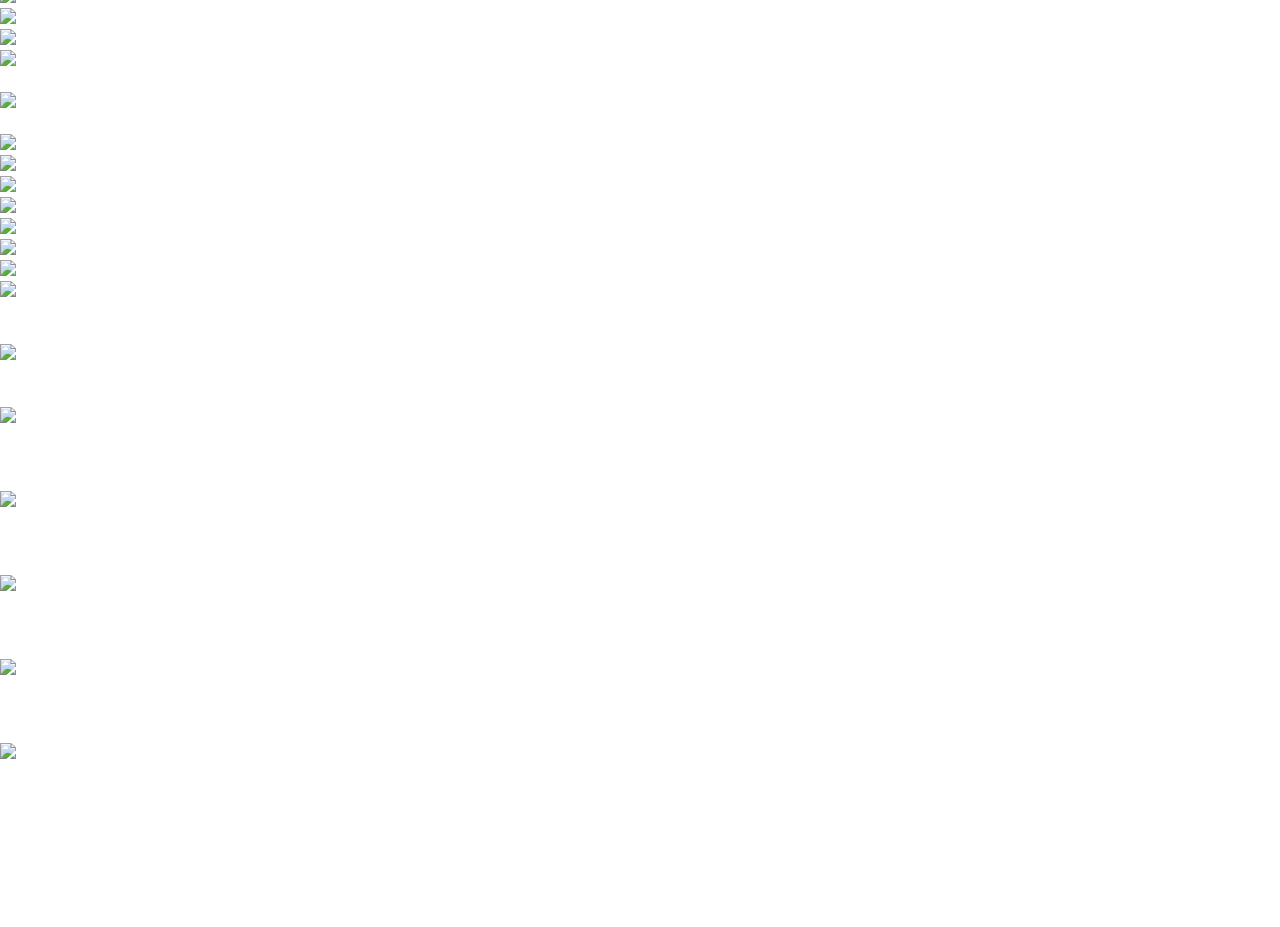
==== commit 9901759a: "Add files via upload" ====
--- a/index.html
+++ b/index.html
@@ -231,6 +231,19 @@
       font-weight:100;
       font-size:2em;
     }
+    #profile .profile02{
+      position:relative;
+    }
+    #profile .profile02::after{
+      content:'';
+      display:block;
+      width:100%;
+      height:1px;
+      background:#000;
+      position:absolute;
+      bottom:-40px;
+    }
+
     
     @media (max-width:1280px){
       #header .container{
@@ -307,6 +320,9 @@
       }
       #profile .profile01{
         grid-area:unset;
+      }
+      #profile .profile02::after{
+        bottom:-20px;
       }
     }
 
@@ -500,11 +516,20 @@
   <script src="./js/jquery.min.js"></script>
   <script src="https://unpkg.com/typed.js@2.1.0/dist/typed.umd.js"></script>
   <script>
-    $('#home h2').addClass('active');    
-    $('.btn-nav span').click(function(){
+    $(window).scroll(function(){      
+      let winHeight = $(window).height();// 창높이
+      let proAbsY = $('#profile').offset().top; //프로필 절대좌표Y
+      let scrTop = $(window).scrollTop();
+    })
+    
+
+    $('#home h2').addClass('active');   
+    
+    $('.btn-nav span,nav li').click(function(){
       $('.btn-nav span').toggleClass('active');
       $('nav').toggleClass('active');
-    })
+    })    
+    
     
     // 스크롤 이벤트
     $(window).scroll(function(){
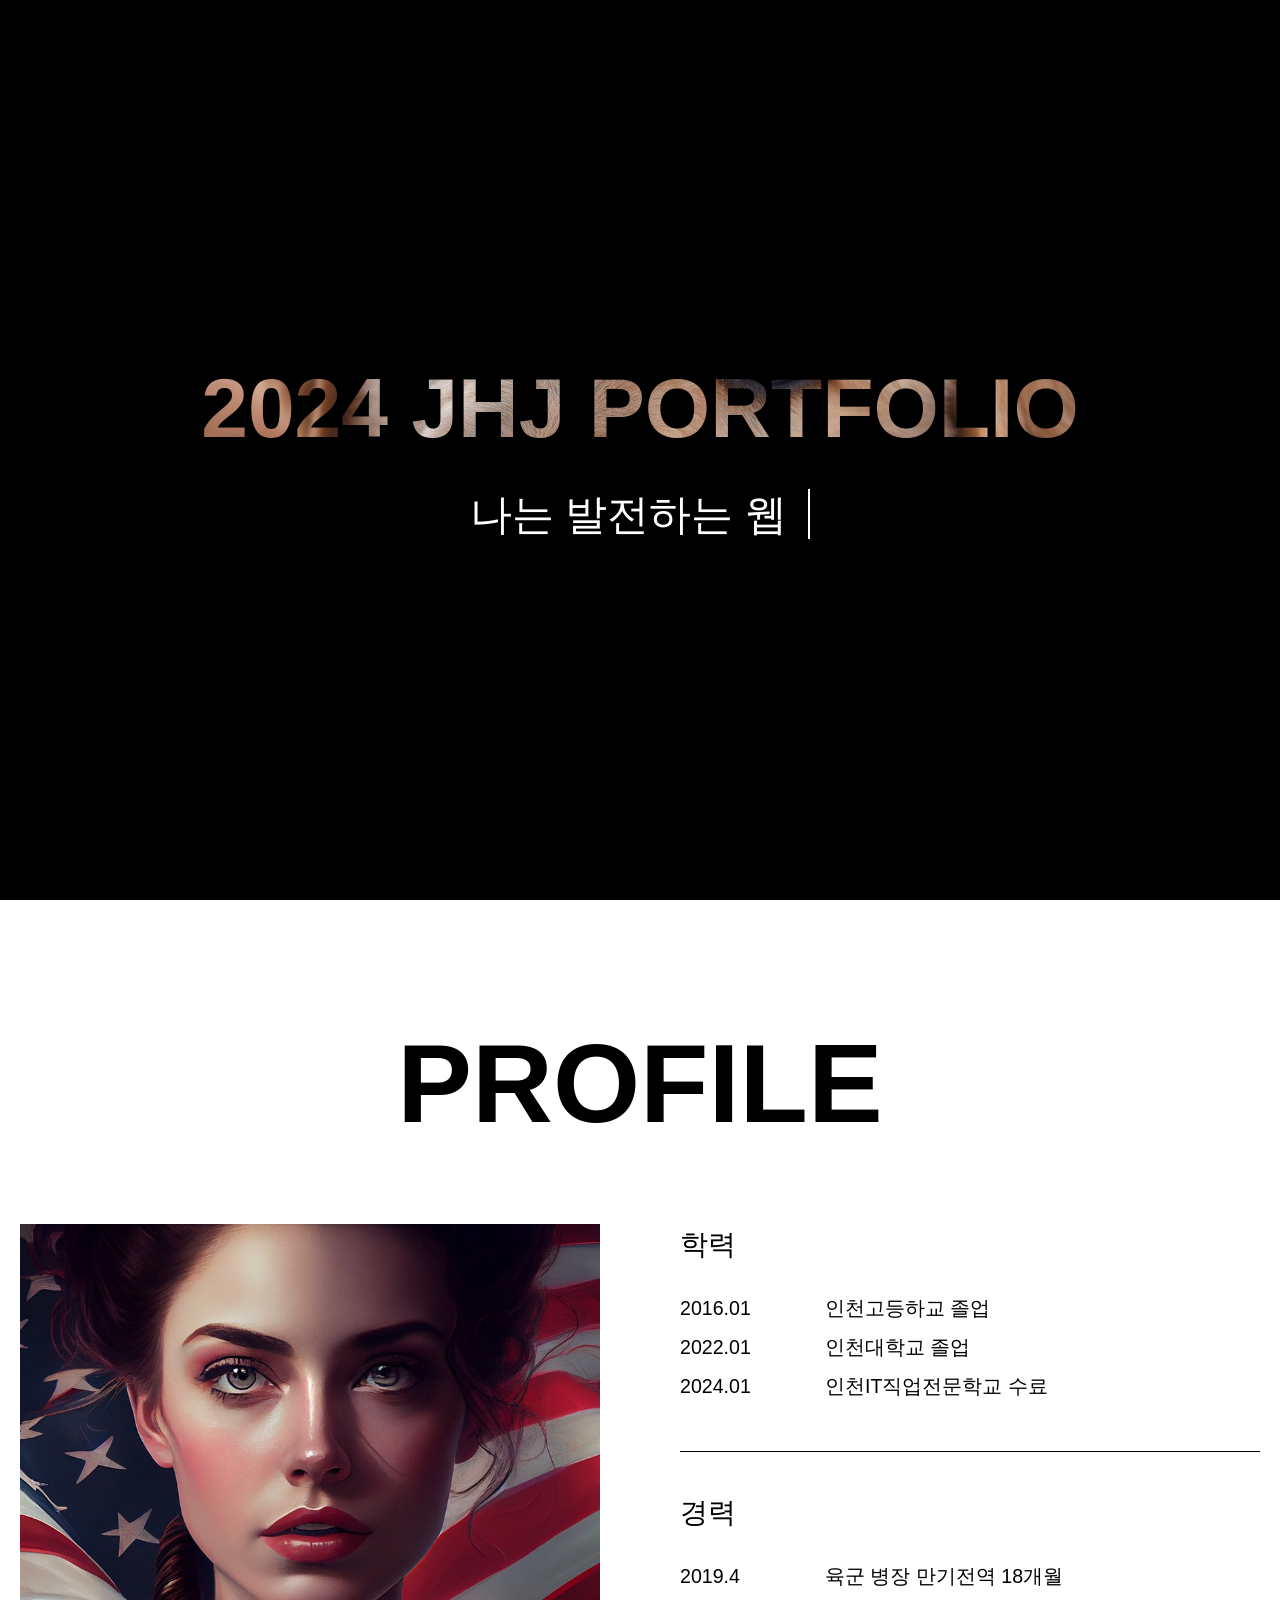
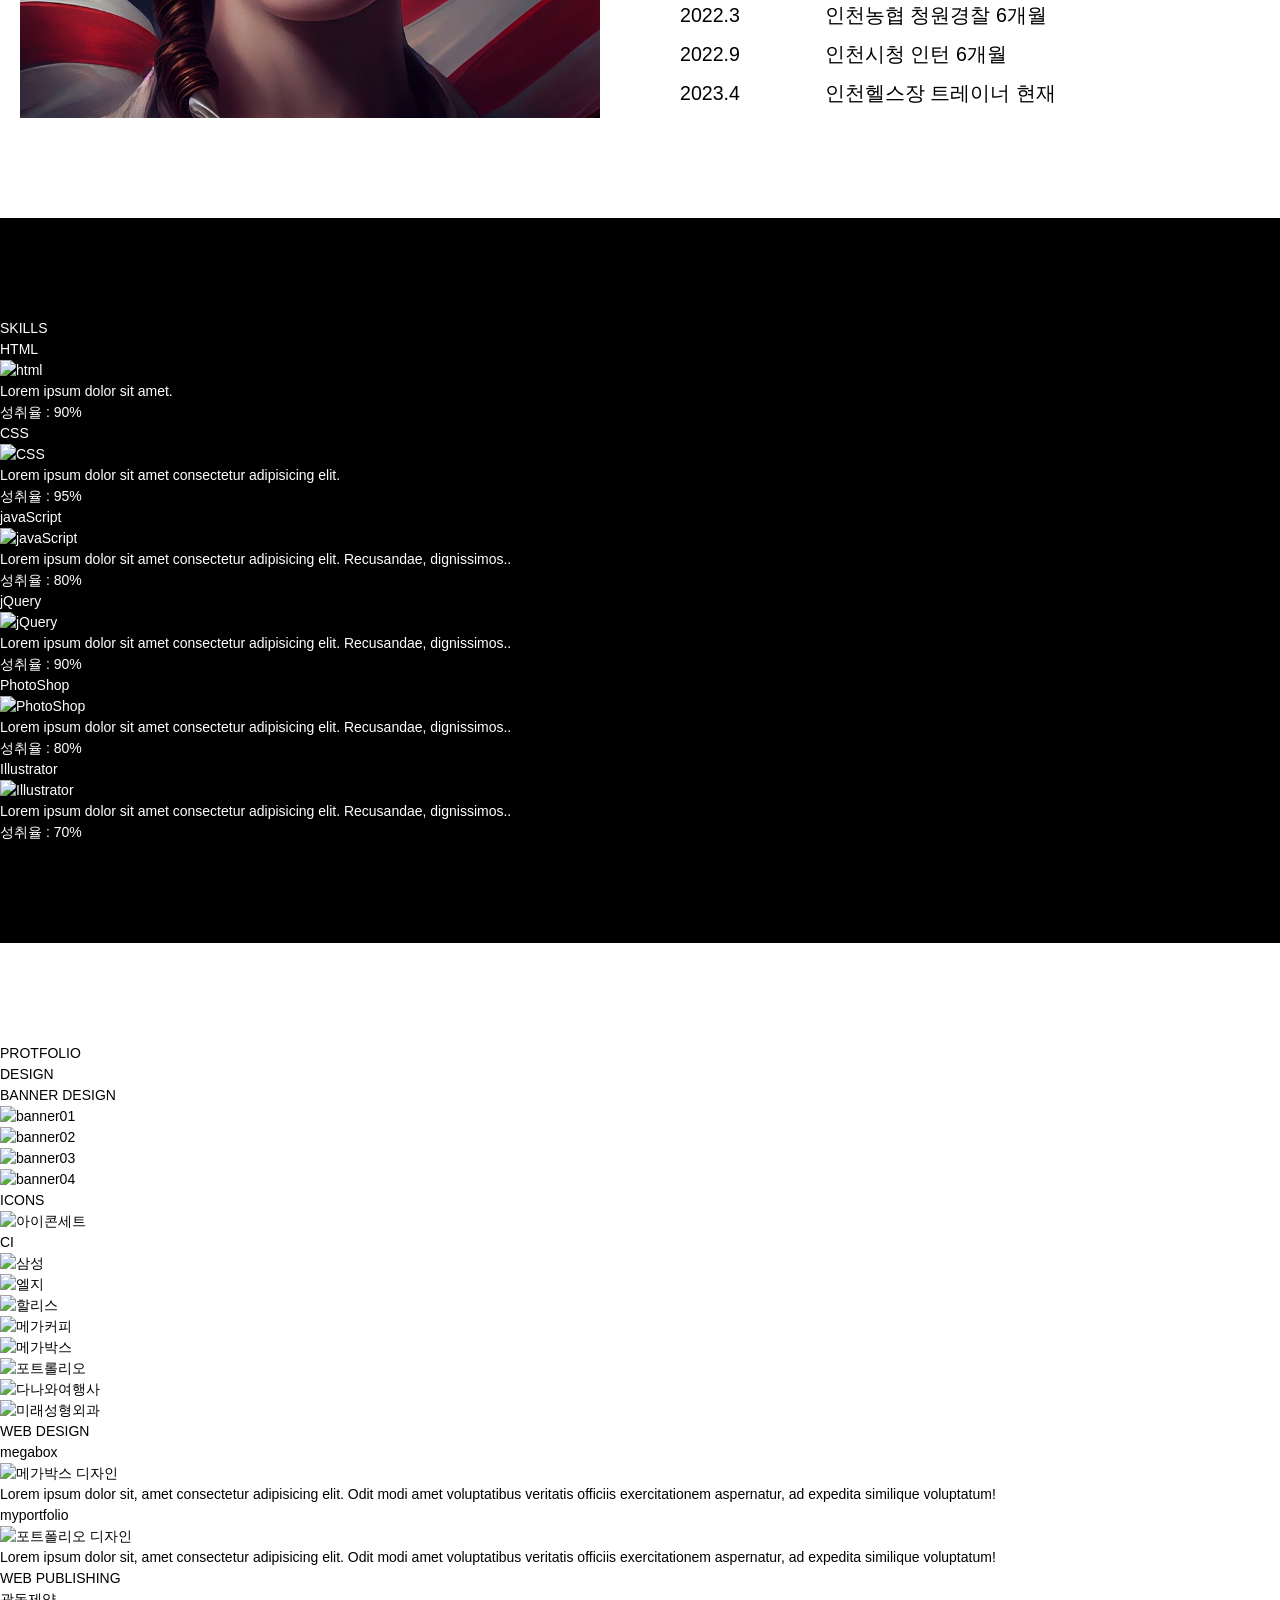
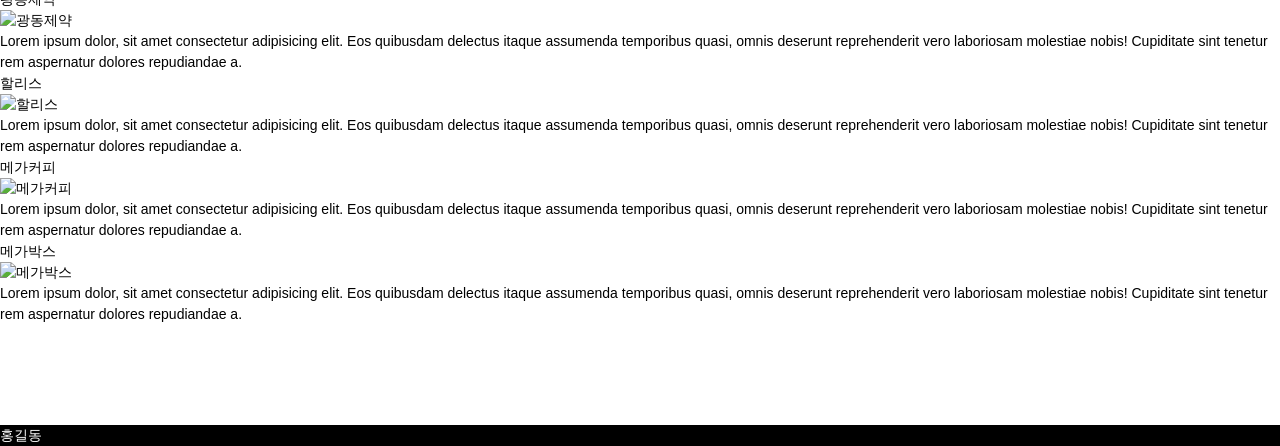
==== commit 4db87ecc: "Add files via upload" ====
--- a/index.html
+++ b/index.html
@@ -47,22 +47,20 @@
     #wrap{
       overflow:hidden;
     }
-    #header{
+    #header{      
       border-bottom:1px solid var(--sub-color);
       padding:2em 0;
       background:var(--main-color);
       color:var(--sub-color);
-      position:relative;       
-    }
-    #header.hide{
       position:fixed;
       left:0;
       right:0;
       top:-120px;
-      z-index:10000;
-      transition:0.3s;
-    }
-    #header.hide.active{
+      z-index:10000; 
+      transition:0.3s;     
+    }
+   
+    #header.active{
       top:0;
     }
     #header .container{
@@ -111,16 +109,16 @@
       padding:100px 0;
     }
     #wrap section .container{
-      height:100vh;
+      height:100%;
     }
 
 
     #home{
       background:#000;
-    }
-    
-    #home .container{      
-      height:calc(100vh - 109.5px);
+      height:100vh;
+    }
+    
+    #home .container{            
       text-align:center;
       display:flex;
       flex-flow:column nowrap;
@@ -160,6 +158,11 @@
     #profile{
       background:#fff;
       color:#000;
+      opacity:0;
+      transition:0.3s;
+    }
+    #profile.active{
+      opacity:1;
     }
     #profile .container{
       width:100%;
@@ -244,6 +247,9 @@
       bottom:-40px;
     }
 
+    #skills{background:#000;color:#fff;}
+    #portfolio{background:#fff;color:#000;}
+    #footer{background:#000;color:#fff;}
     
     @media (max-width:1280px){
       #header .container{
@@ -520,6 +526,13 @@
       let winHeight = $(window).height();// 창높이
       let proAbsY = $('#profile').offset().top; //프로필 절대좌표Y
       let scrTop = $(window).scrollTop();
+      let tmp = proAbsY - winHeight / 1.5;
+      // console.log(`윈도우높이:${winHeight}, 프로필좌표:${proAbsY},스크롤거리:${scrTop}`)
+      if(scrTop >= tmp){
+        $('#profile').addClass('active');
+      }else{
+        $('#profile').removeClass('active');
+      }
     })
     
 
@@ -536,14 +549,9 @@
       let scrTop = $(this).scrollTop();
       if(scrTop>=0 && scrTop<200){
         // 200미만
-        $('#header').removeAttr('class');
-      }else if(scrTop>=200 && scrTop<400){
-        // 400미만
-        $('#header').addClass('hide');
         $('#header').removeClass('active');
-      }else if(scrTop>=400){
-        // 400이상
-        $('#header').addClass('hide');
+      }else if(scrTop>=200){
+        // 200이상        
         $('#header').addClass('active');
       }
     })
